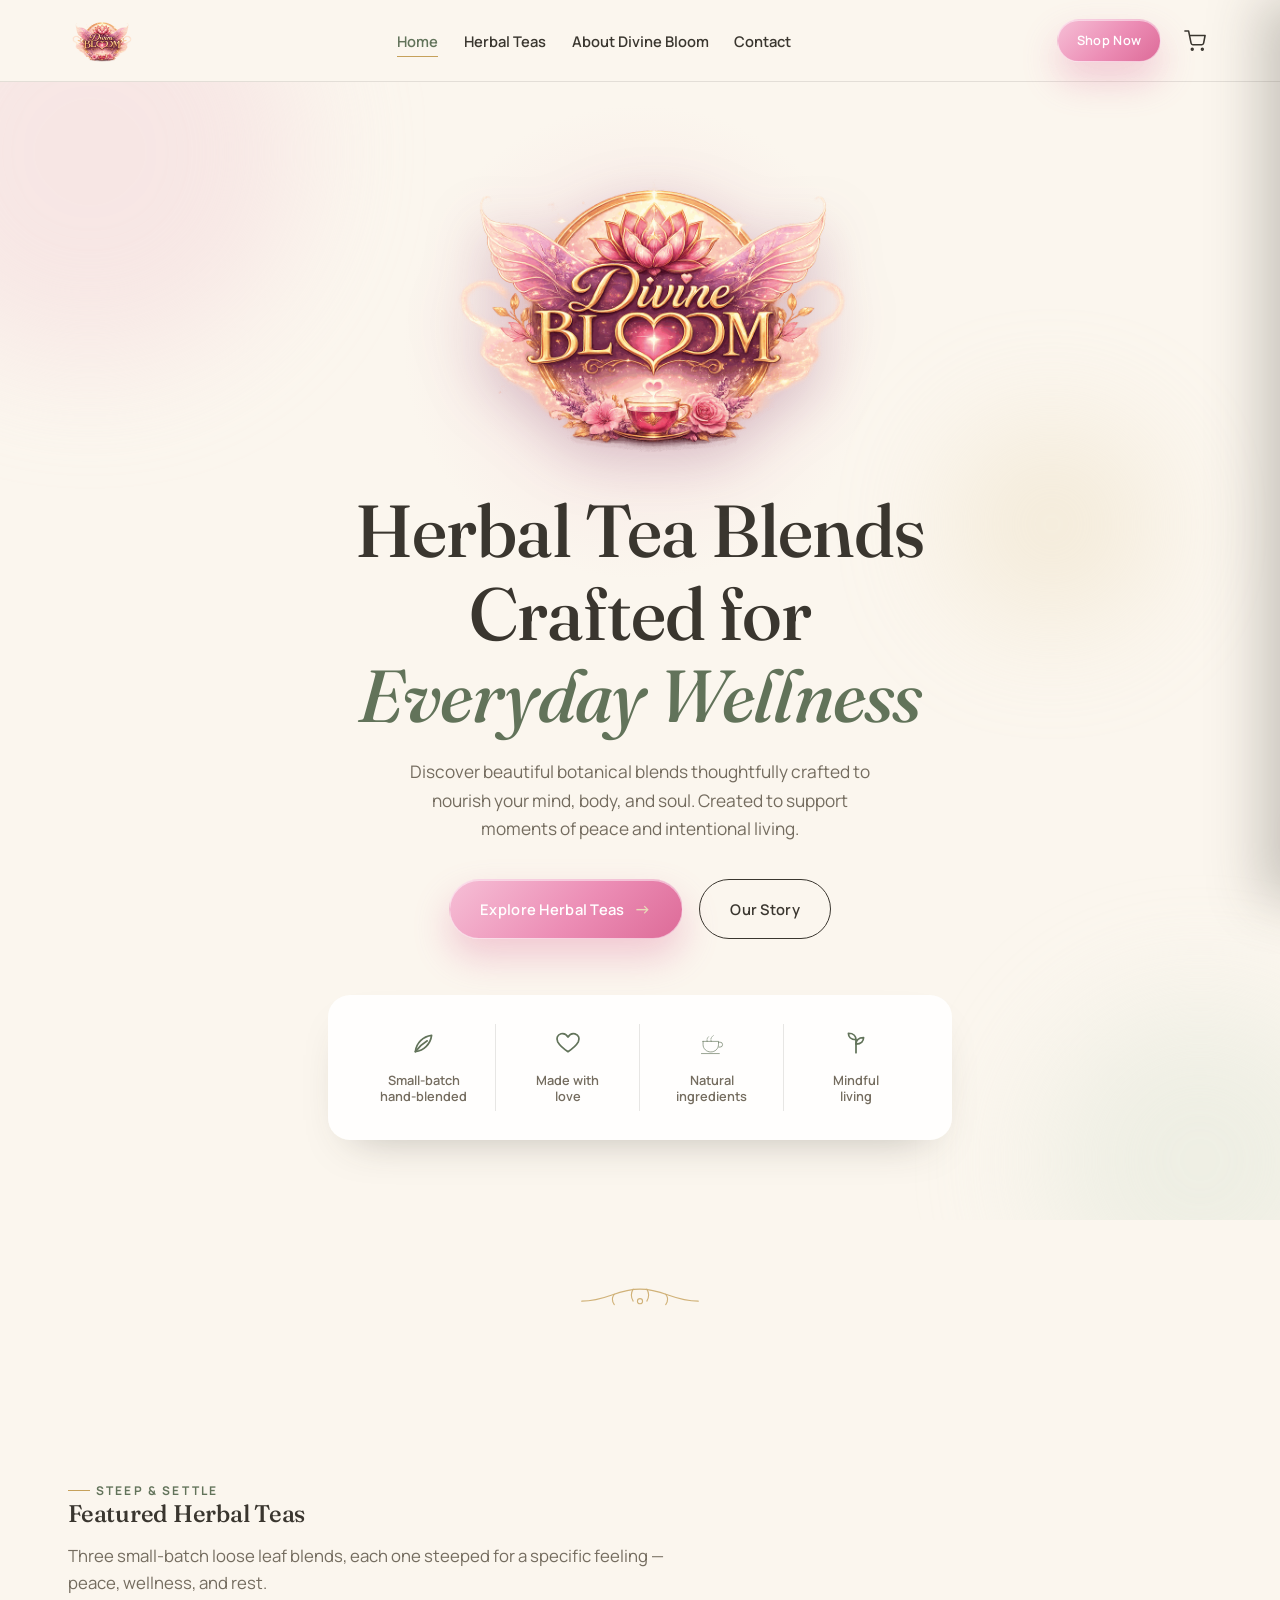
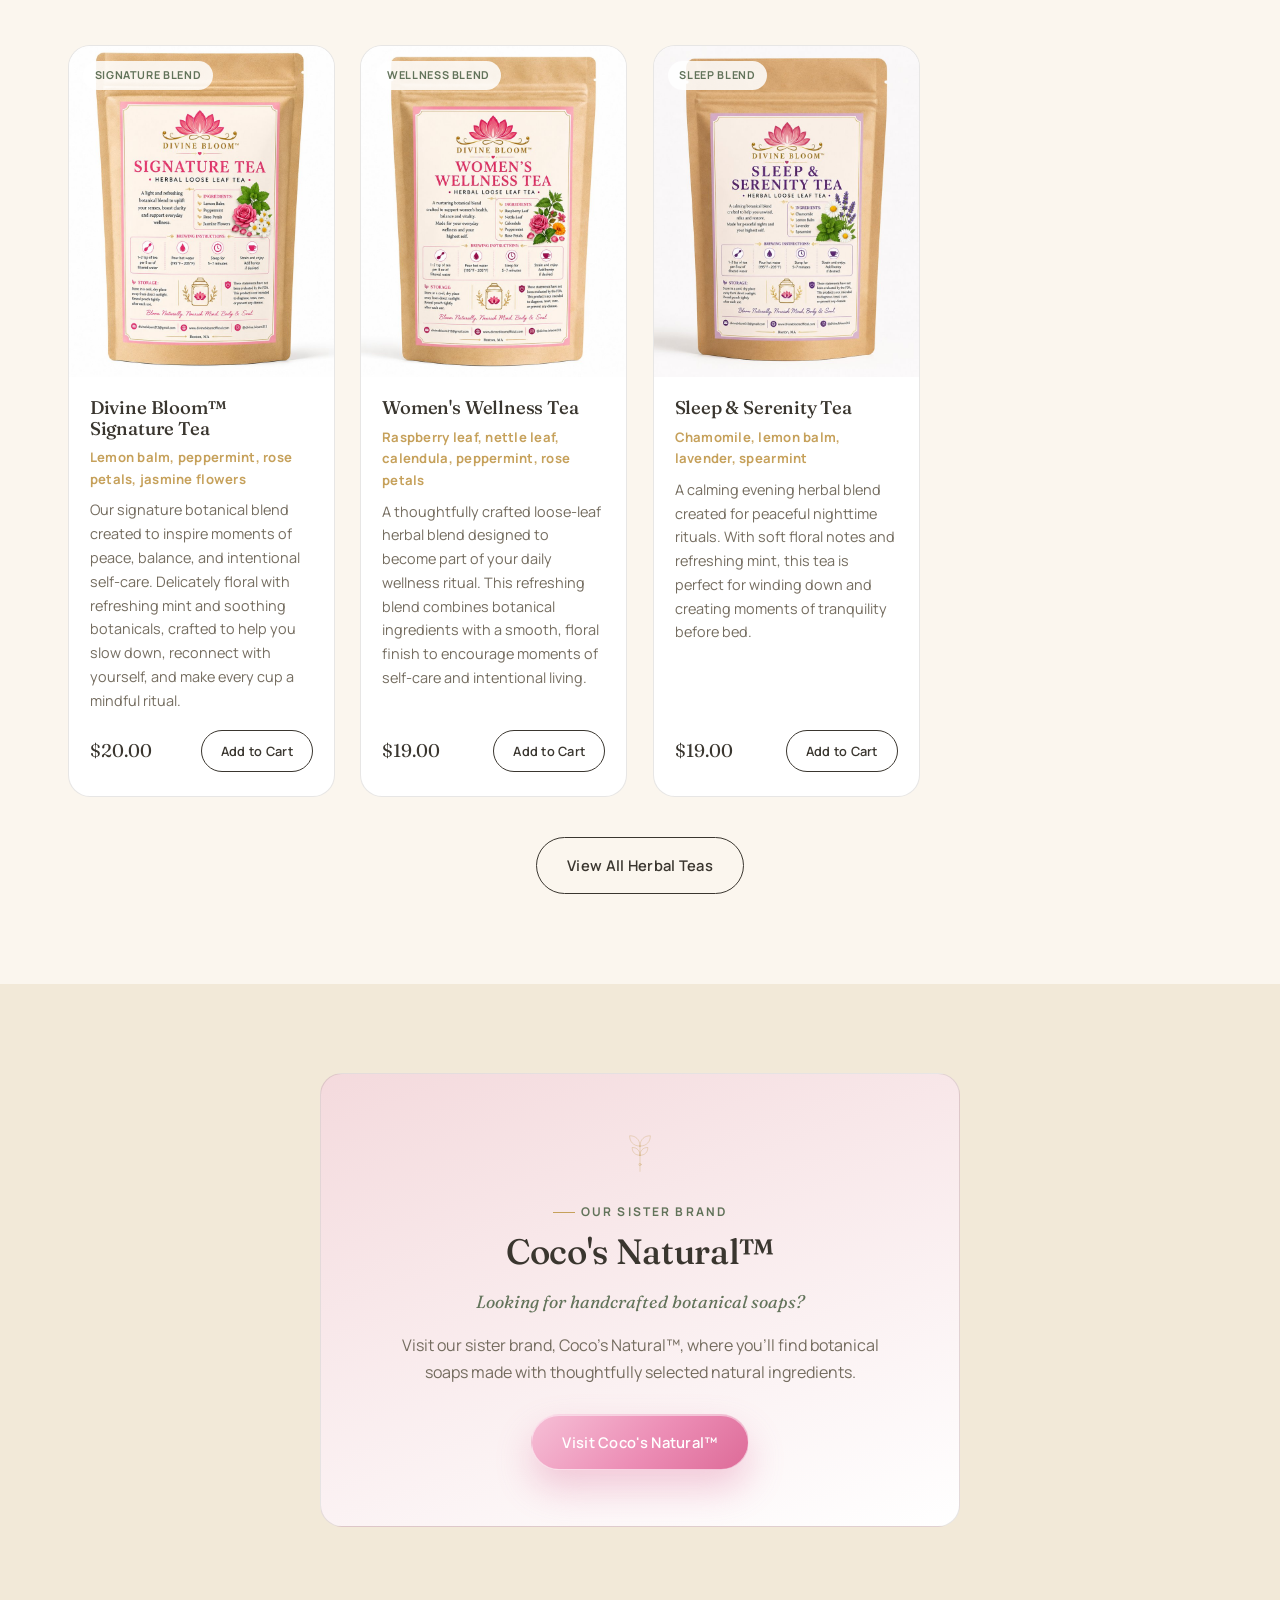
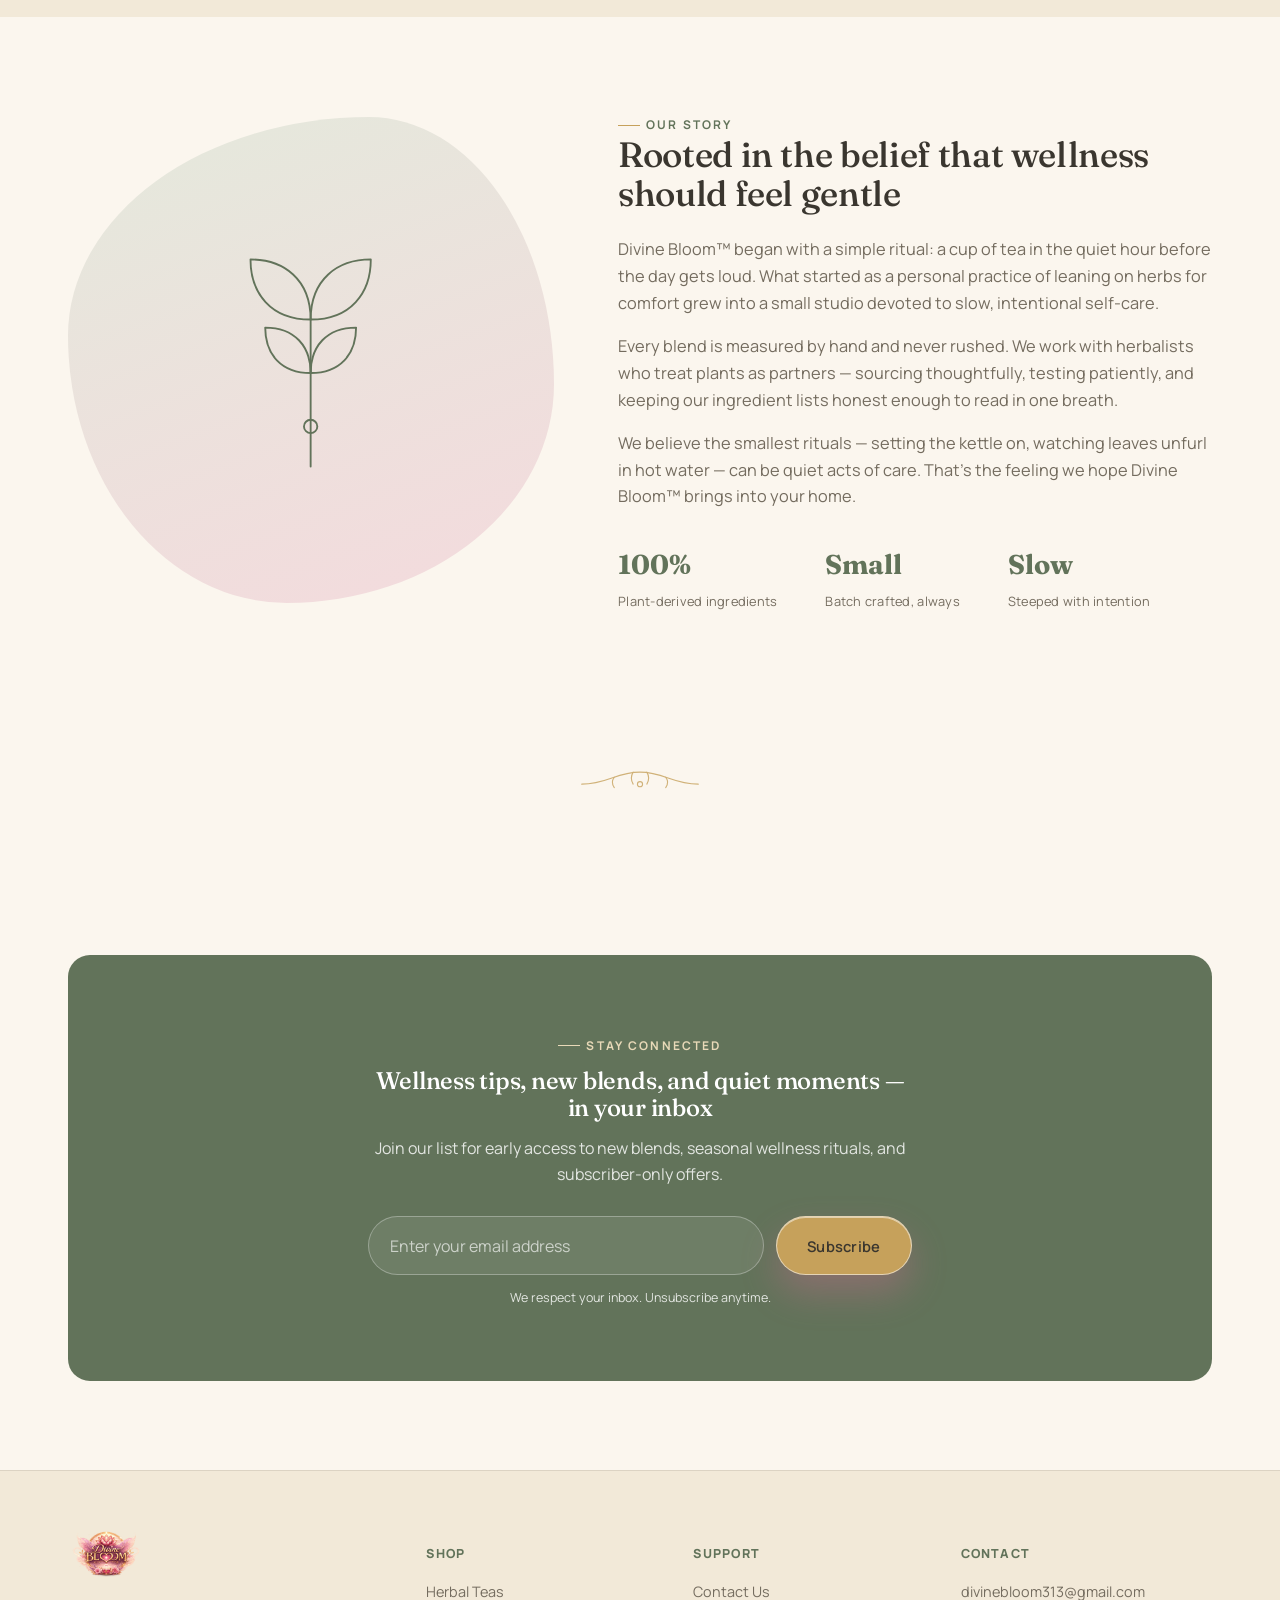
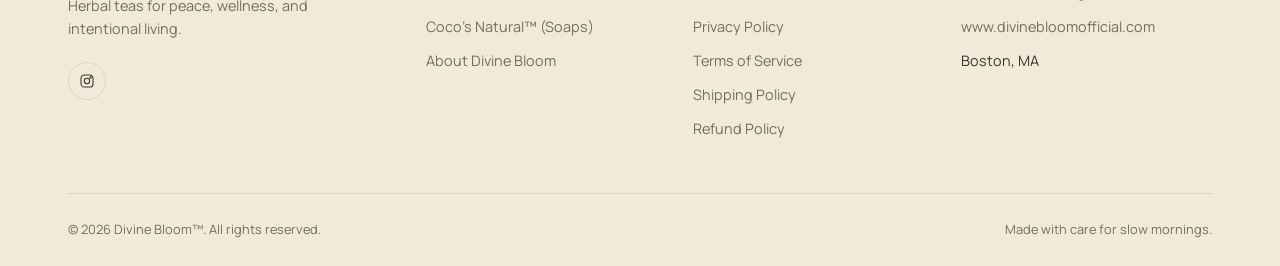
==== index.html @ 3d24059b "Add files via upload" ====
<!DOCTYPE html>
<html lang="en">
<head>
<meta charset="UTF-8">
<meta name="viewport" content="width=device-width, initial-scale=1.0">
<title>Divine Bloom™ | Herbal Teas for Intentional Living</title>
<meta name="description" content="Divine Bloom™ crafts premium herbal teas to support moments of peace, wellness, and intentional living. Shop small-batch loose leaf blends.">
<link rel="canonical" href="/index.html">
<meta property="og:title" content="Divine Bloom™ | Bloom Naturally. Nourish Mind, Body & Soul.">
<meta property="og:description" content="Premium herbal teas thoughtfully created to support moments of peace, wellness, and intentional living.">
<meta property="og:type" content="website">
<link rel="preconnect" href="https://fonts.googleapis.com">
<link rel="preconnect" href="https://fonts.gstatic.com" crossorigin>
<link href="https://fonts.googleapis.com/css2?family=Fraunces:ital,opsz,wght@0,9..144,400;0,9..144,500;0,9..144,600;1,9..144,500&family=Manrope:wght@400;500;600;700;800&display=swap" rel="stylesheet">
<link rel="stylesheet" href="style.css">
</head>
<body>

<header class="site-header">
  <nav class="nav wrap">
    <a href="index.html" class="logo"><img src="divine-bloom-mark.png" alt="Divine Bloom™" class="logo-img"></a>
    <ul class="nav-links">
      <li><a href="index.html" aria-current="page">Home</a></li>
      <li><a href="teas.html">Herbal Teas</a></li>
      <li><a href="about.html">About Divine Bloom</a></li>
      <li><a href="contact.html">Contact</a></li>
    </ul>
    <div class="nav-cta">
      <a href="teas.html" class="btn btn-primary btn-small btn-small-hide">Shop Now</a>
      <button class="cart-toggle" type="button" aria-label="Open cart" data-cart-toggle>
        <svg viewBox="0 0 24 24" fill="none" stroke="currentColor" stroke-width="1.7" stroke-linecap="round" stroke-linejoin="round"><circle cx="9" cy="21" r="1"/><circle cx="20" cy="21" r="1"/><path d="M1 1h4l2.7 13.4a2 2 0 0 0 2 1.6h9.7a2 2 0 0 0 2-1.6L23 6H6"/></svg>
        <span class="cart-count" data-cart-count>0</span>
      </button>
      <button class="nav-toggle" aria-label="Toggle menu" aria-expanded="false">
        <span></span><span></span><span></span>
      </button>
    </div>
  </nav>
</header>

<main>

  <!-- ============ HERO ============ -->
  <section class="hero hero-centered">
    <div class="hero-blobs" aria-hidden="true"><span class="b1"></span><span class="b2"></span><span class="b3"></span></div>
    <div class="wrap">
      <div class="hero-halo" aria-hidden="true"></div>
      <img src="divine-bloom-mark.png" alt="Divine Bloom™" class="hero-logo-img">
      <h1>Herbal Tea Blends<br>Crafted for <em>Everyday Wellness</em></h1>
      <p class="sub">Discover beautiful botanical blends thoughtfully crafted to nourish your mind, body, and soul. Created to support moments of peace and intentional living.</p>
      <div class="hero-actions">
        <a href="teas.html" class="btn btn-primary">Explore Herbal Teas <span aria-hidden="true">&rarr;</span></a>
        <a href="about.html" class="btn btn-secondary">Our Story</a>
      </div>
      <div class="hero-features">
        <div class="hero-feature"><span data-icon="leaf"></span><span>Small-batch<br>hand-blended</span></div>
        <div class="hero-feature"><span data-icon="heart"></span><span>Made with<br>love</span></div>
        <div class="hero-feature"><span data-icon="leaf-teacup"></span><span>Natural<br>ingredients</span></div>
        <div class="hero-feature"><span data-icon="sprig-icon"></span><span>Mindful<br>living</span></div>
      </div>
    </div>
  </section>

  <div class="sprig-divider" aria-hidden="true"></div>

  <!-- ============ FEATURED TEAS ============ -->
  <section class="section" id="teas">
    <div class="wrap">
      <div class="section-head">
        <span class="eyebrow">Steep &amp; Settle</span>
        <h2>Featured Herbal Teas</h2>
        <p class="lede">Three small-batch loose leaf blends, each one steeped for a specific feeling — peace, wellness, and rest.</p>
      </div>
      <div class="product-grid" data-featured="teas">
        <!-- rendered by main.js -->
      </div>
      <div style="text-align:center; margin-top:2.5rem;">
        <a href="teas.html" class="btn btn-secondary">View All Herbal Teas</a>
      </div>
    </div>
  </section>

  <!-- ============ SISTER BRAND: COCO'S NATURAL ============ -->
  <section class="section bg-cream-deep" id="sister-brand">
    <div class="wrap">
      <div class="sister-brand reveal">
        <div class="sister-brand-icon" aria-hidden="true" data-icon="about-botanical"></div>
        <span class="eyebrow" style="justify-content:center;">Our Sister Brand</span>
        <h2>Coco's Natural™</h2>
        <p class="sister-brand-question">Looking for handcrafted botanical soaps?</p>
        <p>Visit our sister brand, Coco's Natural™, where you'll find botanical soaps made with thoughtfully selected natural ingredients.</p>
        <a href="https://cocosnatural.com" target="_blank" rel="noopener" class="btn btn-primary" data-coco-link>Visit Coco's Natural™</a>
      </div>
    </div>
  </section>

  <!-- ============ ABOUT ============ -->
  <section class="section about-section" id="about">
    <div class="wrap">
      <div class="about-visual" aria-hidden="true" data-icon="about-botanical"></div>
      <div class="about-copy reveal">
        <span class="eyebrow">Our Story</span>
        <h2 class="step-h2" style="font-size:var(--step-h2);">Rooted in the belief that wellness should feel gentle</h2>
        <p>Divine Bloom™ began with a simple ritual: a cup of tea in the quiet hour before the day gets loud. What started as a personal practice of leaning on herbs for comfort grew into a small studio devoted to slow, intentional self-care.</p>
        <p>Every blend is measured by hand and never rushed. We work with herbalists who treat plants as partners — sourcing thoughtfully, testing patiently, and keeping our ingredient lists honest enough to read in one breath.</p>
        <p>We believe the smallest rituals — setting the kettle on, watching leaves unfurl in hot water — can be quiet acts of care. That's the feeling we hope Divine Bloom™ brings into your home.</p>
        <div class="about-stats">
          <div><strong>100%</strong><span>Plant-derived ingredients</span></div>
          <div><strong>Small</strong><span>Batch crafted, always</span></div>
          <div><strong>Slow</strong><span>Steeped with intention</span></div>
        </div>
      </div>
    </div>
  </section>

  <div class="sprig-divider" aria-hidden="true"></div>

  <!-- ============ NEWSLETTER ============ -->
  <section class="section">
    <div class="wrap">
      <div class="newsletter reveal">
        <div class="wrap inner">
          <span class="eyebrow">Stay Connected</span>
          <h2>Wellness tips, new blends, and quiet moments — in your inbox</h2>
          <p>Join our list for early access to new blends, seasonal wellness rituals, and subscriber-only offers.</p>
          <form class="newsletter-form" data-newsletter-form>
            <label for="newsletter-email" class="sr-only" style="position:absolute; width:1px; height:1px; overflow:hidden;">Email address</label>
            <input id="newsletter-email" type="email" required placeholder="Enter your email address">
            <button type="submit" class="btn btn-primary">Subscribe</button>
          </form>
          <p class="newsletter-success" role="status"></p>
          <p class="newsletter-note">We respect your inbox. Unsubscribe anytime.</p>
        </div>
      </div>
    </div>
  </section>

</main>

<footer class="site-footer">
  <div class="wrap">
    <div class="footer-grid">
      <div class="footer-brand">
        <a href="index.html" class="logo"><img src="divine-bloom-mark.png" alt="Divine Bloom™" class="logo-img"></a>
        <p>Herbal teas for peace, wellness, and intentional living.</p>
        <div class="footer-social">
          <a href="https://www.instagram.com/divine.bloom313" target="_blank" rel="noopener" aria-label="Divine Bloom on Instagram" data-icon="instagram"></a>
        </div>
      </div>
      <div class="footer-col">
        <h4>Shop</h4>
        <ul>
          <li><a href="teas.html">Herbal Teas</a></li>
          <li><a href="https://cocosnatural.com" target="_blank" rel="noopener" data-coco-link>Coco's Natural™ (Soaps)</a></li>
          <li><a href="about.html">About Divine Bloom</a></li>
        </ul>
      </div>
      <div class="footer-col">
        <h4>Support</h4>
        <ul>
          <li><a href="contact.html">Contact Us</a></li>
          <li><a href="privacy.html">Privacy Policy</a></li>
          <li><a href="terms.html">Terms of Service</a></li>
          <li><a href="shipping.html">Shipping Policy</a></li>
          <li><a href="refunds.html">Refund Policy</a></li>
        </ul>
      </div>
      <div class="footer-col">
        <h4>Contact</h4>
        <ul>
          <li><a href="mailto:divinebloom313@gmail.com">divinebloom313@gmail.com</a></li>
          <li><a href="https://www.divinebloomofficial.com" target="_blank" rel="noopener">www.divinebloomofficial.com</a></li>
          <li>Boston, MA</li>
        </ul>
      </div>
    </div>
    <div class="footer-bottom">
      <span>&copy; <span data-year></span> Divine Bloom™. All rights reserved.</span>
      <span>Made with care for slow mornings.</span>
    </div>
  </div>
</footer>

<div class="cart-overlay" data-cart-overlay></div>
<aside class="cart-drawer" data-cart-drawer aria-hidden="true">
  <div class="cart-drawer-head">
    <h3>Your Cart</h3>
    <button class="cart-close" type="button" data-cart-close aria-label="Close cart">&times;</button>
  </div>
  <div class="cart-items" data-cart-items></div>
  <div class="cart-footer" data-cart-footer>
    <div class="cart-subtotal"><span>Subtotal</span><span data-cart-subtotal>$0.00</span></div>
    <button class="btn btn-primary cart-checkout-btn" type="button" data-cart-checkout>Checkout</button>
    <p class="cart-note">Shipping &amp; taxes calculated at checkout.</p>
  </div>
</aside>

<script src="main.js"></script>
</body>
</html>
---- style.css ----
/* =========================================================
   Divine Bloom — Design Tokens
   ========================================================= */
:root {
  /* Color */
  --cream:        #FBF6EE;
  --cream-deep:   #F2E9D8;
  --blush:        #F4DADD;
  --blush-deep:   #E7B8BE;
  --sage:         #8FA37E;
  --sage-deep:    #62735A;
  --sage-pale:    #E4E9DC;
  --white:        #FFFFFF;
  --gold:         #C6A15B;
  --gold-soft:    #E8D9B8;
  --ink:          #3A362F;
  --ink-soft:     #746C5F;
  --line:         rgba(58, 54, 47, 0.12);

  /* Type */
  --font-display: "Fraunces", "Iowan Old Style", serif;
  --font-body: "Manrope", -apple-system, BlinkMacSystemFont, sans-serif;

  /* Scale */
  --step-hero: clamp(2.6rem, 5vw + 1rem, 4.6rem);
  --step-h1: clamp(2.1rem, 3vw + 1rem, 3rem);
  --step-h2: clamp(1.6rem, 2vw + 1rem, 2.2rem);
  --step-h3: clamp(1.15rem, 1vw + 1rem, 1.4rem);
  --step-body: 1rem;
  --step-small: 0.875rem;

  /* Layout */
  --max-width: 1240px;
  --radius-organic: 62% 38% 55% 45% / 45% 55% 45% 55%;
  --radius-soft: 22px;
  --radius-pill: 999px;
  --shadow-soft: 0 20px 45px -25px rgba(58, 54, 47, 0.35);
  --ease: cubic-bezier(0.22, 1, 0.36, 1);
}

/* =========================================================
   Reset
   ========================================================= */
*, *::before, *::after { box-sizing: border-box; }
html { scroll-behavior: smooth; }
@media (prefers-reduced-motion: reduce) {
  html { scroll-behavior: auto; }
  *, *::before, *::after { animation-duration: 0.01ms !important; animation-iteration-count: 1 !important; transition-duration: 0.01ms !important; }
}

body, h1, h2, h3, p, figure, blockquote { margin: 0; }
ul { list-style: none; margin: 0; padding: 0; }
img { max-width: 100%; display: block; }
a { color: inherit; text-decoration: none; }
button { font: inherit; cursor: pointer; }
input, textarea { font: inherit; }

body {
  font-family: var(--font-body);
  color: var(--ink);
  background: var(--cream);
  font-size: var(--step-body);
  line-height: 1.65;
  -webkit-font-smoothing: antialiased;
}

h1, h2, h3, .display {
  font-family: var(--font-display);
  font-weight: 500;
  line-height: 1.12;
  letter-spacing: -0.01em;
  color: var(--ink);
}

.eyebrow {
  display: inline-flex;
  align-items: center;
  gap: 0.5em;
  font-family: var(--font-body);
  font-size: 0.75rem;
  font-weight: 700;
  letter-spacing: 0.18em;
  text-transform: uppercase;
  color: var(--sage-deep);
}

.eyebrow::before {
  content: "";
  width: 22px;
  height: 1px;
  background: var(--gold);
}

a:focus-visible,
button:focus-visible,
input:focus-visible,
textarea:focus-visible {
  outline: 2px solid var(--sage-deep);
  outline-offset: 3px;
  border-radius: 4px;
}

/* =========================================================
   Layout helpers
   ========================================================= */
.wrap {
  max-width: var(--max-width);
  margin-inline: auto;
  padding-inline: clamp(1.25rem, 4vw, 3rem);
}

.section {
  padding-block: clamp(3.5rem, 7vw, 6.5rem);
}

.section-head {
  max-width: 640px;
  margin-bottom: clamp(2rem, 4vw, 3rem);
}

.section-head p.lede {
  margin-top: 0.9rem;
  color: var(--ink-soft);
  font-size: 1.05rem;
}

.section-head.center { margin-inline: auto; text-align: center; }

/* Botanical divider — signature element */
.sprig-divider {
  display: flex;
  justify-content: center;
  margin-block: clamp(2.5rem, 5vw, 4rem);
  color: var(--gold);
  opacity: 0.8;
}
.sprig-divider svg { width: 120px; height: auto; }

/* =========================================================
   Buttons
   ========================================================= */
.btn {
  display: inline-flex;
  align-items: center;
  gap: 0.6rem;
  padding: 0.95rem 1.9rem;
  border-radius: var(--radius-pill);
  font-size: 0.92rem;
  font-weight: 600;
  letter-spacing: 0.02em;
  border: 1px solid transparent;
  transition: transform 0.35s var(--ease), background 0.35s var(--ease), color 0.35s var(--ease), border-color 0.35s var(--ease), box-shadow 0.35s var(--ease);
  white-space: nowrap;
}
.btn:hover { transform: translateY(-2px); }

.btn-primary {
  background: linear-gradient(135deg, #F6BFD6 0%, #EC8DB5 55%, #DD6B98 100%);
  color: var(--white);
  border-color: rgba(255,255,255,0.55);
  box-shadow: 0 18px 36px rgba(221, 107, 152, 0.32), inset 0 1px 0 rgba(255,255,255,0.5);
}
.btn-primary:hover {
  background: linear-gradient(135deg, #F9CEE0 0%, #F19ABD 55%, #E46E9F 100%);
  box-shadow: 0 20px 42px rgba(221, 107, 152, 0.4), inset 0 1px 0 rgba(255,255,255,0.5);
}
.btn-primary span[aria-hidden="true"] { color: var(--gold-soft); font-size: 1.15em; }

.btn-secondary {
  background: transparent;
  color: var(--ink);
  border-color: var(--ink);
}
.btn-secondary:hover { background: var(--ink); color: var(--white); }

.btn-outline-light {
  background: rgba(255,255,255,0.65);
  color: var(--ink);
  border-color: rgba(58,54,47,0.25);
  backdrop-filter: blur(6px);
}
.btn-outline-light:hover { background: var(--white); }

.btn-small {
  padding: 0.6rem 1.2rem;
  font-size: 0.8rem;
}

/* =========================================================
   Header / Nav
   ========================================================= */
.site-header {
  position: sticky;
  top: 0;
  z-index: 50;
  background: rgba(251, 246, 238, 0.88);
  backdrop-filter: blur(10px);
  border-bottom: 1px solid var(--line);
}

.nav {
  display: flex;
  align-items: center;
  justify-content: space-between;
  padding-block: 1.1rem;
}

.logo {
  display: flex;
  align-items: center;
}
.logo-img {
  height: 46px;
  width: auto;
  display: block;
}
.footer-brand .logo-img { height: 52px; }

.nav-links {
  display: flex;
  align-items: center;
  gap: clamp(1.2rem, 2vw, 2.4rem);
}

.nav-links a {
  font-size: 0.92rem;
  font-weight: 600;
  color: var(--ink);
  position: relative;
  padding-block: 0.3rem;
}
.nav-links a::after {
  content: "";
  position: absolute;
  left: 0; right: 0; bottom: -2px;
  height: 1px;
  background: var(--gold);
  transform: scaleX(0);
  transform-origin: left;
  transition: transform 0.3s var(--ease);
}
.nav-links a:hover::after,
.nav-links a[aria-current="page"]::after { transform: scaleX(1); }
.nav-links a[aria-current="page"] { color: var(--sage-deep); }

.nav-cta { display: flex; align-items: center; gap: 1rem; }

/* =========================================================
   Cart
   ========================================================= */
.cart-toggle {
  position: relative;
  background: none;
  border: none;
  padding: 0.4rem;
  color: var(--ink);
  display: grid;
  place-items: center;
}
.cart-toggle svg { width: 22px; height: 22px; }
.cart-count {
  position: absolute;
  top: -2px; right: -2px;
  background: var(--sage-deep);
  color: var(--white);
  font-size: 0.65rem;
  font-weight: 700;
  min-width: 17px;
  height: 17px;
  border-radius: 999px;
  display: grid;
  place-items: center;
  padding: 0 3px;
}
.cart-count[data-empty="true"] { display: none; }

.cart-overlay {
  position: fixed;
  inset: 0;
  background: rgba(58,54,47,0.4);
  z-index: 90;
  opacity: 0;
  pointer-events: none;
  transition: opacity 0.3s var(--ease);
}
.cart-overlay.is-open { opacity: 1; pointer-events: auto; }

.cart-drawer {
  position: fixed;
  top: 0; right: 0;
  bottom: 0;
  width: min(400px, 92vw);
  background: var(--cream);
  z-index: 91;
  display: flex;
  flex-direction: column;
  transform: translateX(100%);
  transition: transform 0.35s var(--ease);
  box-shadow: -20px 0 50px rgba(58,54,47,0.25);
}
.cart-drawer.is-open { transform: translateX(0); }

.cart-drawer-head {
  display: flex;
  align-items: center;
  justify-content: space-between;
  padding: 1.4rem 1.5rem;
  border-bottom: 1px solid var(--line);
}
.cart-drawer-head h3 { font-size: 1.2rem; }
.cart-close {
  background: none;
  border: none;
  font-size: 1.6rem;
  line-height: 1;
  color: var(--ink-soft);
  cursor: pointer;
}

.cart-items {
  flex: 1;
  overflow-y: auto;
  padding: 1rem 1.5rem;
}
.cart-empty {
  color: var(--ink-soft);
  font-size: 0.9rem;
  text-align: center;
  padding: 2.5rem 1rem;
}

.cart-item {
  display: flex;
  gap: 0.9rem;
  padding: 1rem 0;
  border-bottom: 1px solid var(--line);
}
.cart-item-media {
  width: 56px;
  height: 56px;
  border-radius: 12px;
  background: var(--sage-pale);
  display: grid;
  place-items: center;
  flex-shrink: 0;
  overflow: hidden;
}
.cart-item-media img { width: 100%; height: 100%; object-fit: cover; }
.cart-item-media svg { width: 26px; height: 26px; color: var(--sage-deep); }
.cart-item-body { flex: 1; min-width: 0; }
.cart-item-body h4 { font-size: 0.92rem; }
.cart-item-price { font-size: 0.85rem; color: var(--ink-soft); margin-top: 0.2rem; }
.cart-item-controls {
  display: flex;
  align-items: center;
  gap: 0.6rem;
  margin-top: 0.5rem;
}
.cart-qty-btn {
  width: 24px; height: 24px;
  border-radius: 50%;
  border: 1px solid var(--line);
  background: var(--white);
  font-size: 0.9rem;
  line-height: 1;
  cursor: pointer;
  display: grid;
  place-items: center;
}
.cart-item-remove {
  background: none;
  border: none;
  font-size: 0.78rem;
  color: var(--ink-soft);
  text-decoration: underline;
  cursor: pointer;
  margin-left: auto;
}

.cart-footer {
  padding: 1.3rem 1.5rem 1.6rem;
  border-top: 1px solid var(--line);
}
.cart-subtotal {
  display: flex;
  justify-content: space-between;
  font-weight: 700;
  margin-bottom: 1rem;
}
.cart-checkout-btn { width: 100%; justify-content: center; }
.cart-note {
  font-size: 0.76rem;
  color: var(--ink-soft);
  text-align: center;
  margin-top: 0.7rem;
}
.cart-checkout-message {
  background: var(--sage-pale);
  border-radius: 12px;
  padding: 1rem;
  font-size: 0.85rem;
  color: var(--ink);
  margin-bottom: 1rem;
  line-height: 1.5;
}
.cart-checkout-message a { color: var(--sage-deep); font-weight: 700; }

.nav-toggle {
  display: none;
  background: none;
  border: none;
  padding: 0.4rem;
}
.nav-toggle span {
  display: block;
  width: 24px;
  height: 2px;
  background: var(--ink);
  margin: 5px 0;
  transition: transform 0.3s var(--ease), opacity 0.3s var(--ease);
}
.nav-toggle[aria-expanded="true"] span:nth-child(1) { transform: translateY(7px) rotate(45deg); }
.nav-toggle[aria-expanded="true"] span:nth-child(2) { opacity: 0; }
.nav-toggle[aria-expanded="true"] span:nth-child(3) { transform: translateY(-7px) rotate(-45deg); }

@media (max-width: 860px) {
  .nav-toggle { display: block; }
  .nav-links {
    position: absolute;
    top: 100%; left: 0; right: 0;
    flex-direction: column;
    align-items: flex-start;
    background: var(--cream);
    border-bottom: 1px solid var(--line);
    padding: 1.5rem clamp(1.25rem, 4vw, 3rem) 2rem;
    gap: 1.1rem;
    transform: translateY(-8px);
    opacity: 0;
    pointer-events: none;
    transition: transform 0.3s var(--ease), opacity 0.3s var(--ease);
  }
  .nav-links.is-open {
    transform: translateY(0);
    opacity: 1;
    pointer-events: auto;
  }
  .nav-cta .btn-small-hide { display: none; }
}

/* =========================================================
   Hero
   ========================================================= */
.hero {
  position: relative;
  overflow: hidden;
  padding-block: clamp(3rem, 8vw, 5rem);
}

.hero-blobs {
  position: absolute;
  inset: 0;
  z-index: 0;
  pointer-events: none;
}
.hero-blobs span {
  position: absolute;
  border-radius: 50%;
  filter: blur(60px);
  opacity: 0.55;
}
.hero-blobs .b1 { width: 420px; height: 420px; background: var(--blush); top: -140px; left: -120px; }
.hero-blobs .b2 { width: 320px; height: 320px; background: var(--sage-pale); bottom: -100px; right: -80px; }
.hero-blobs .b3 { width: 200px; height: 200px; background: var(--gold-soft); top: 30%; right: 10%; opacity: 0.4; }

.hero .wrap {
  position: relative;
  z-index: 1;
  display: grid;
  grid-template-columns: 1.05fr 0.95fr;
  gap: clamp(2rem, 5vw, 4rem);
  align-items: center;
}

.hero-copy .eyebrow { margin-bottom: 1.2rem; }
.hero-copy h1 { font-size: var(--step-hero); }
.hero-copy h1 em { color: var(--sage-deep); font-style: italic; }
.hero-copy p.sub {
  margin-top: 1.4rem;
  max-width: 480px;
  font-size: 1.08rem;
  color: var(--ink-soft);
}
.hero-actions {
  margin-top: 2.2rem;
  display: flex;
  flex-wrap: wrap;
  gap: 1rem;
}

.hero-visual {
  position: relative;
  aspect-ratio: 1 / 1.05;
  display: grid;
  place-items: center;
}
.hero-visual .bloom-shape {
  position: absolute;
  inset: 6%;
  background: linear-gradient(160deg, var(--blush) 0%, var(--cream-deep) 55%, var(--sage-pale) 100%);
  border-radius: var(--radius-organic);
  box-shadow: var(--shadow-soft);
  animation: morph 14s var(--ease) infinite alternate;
}
@keyframes morph {
  0%   { border-radius: 62% 38% 55% 45% / 45% 55% 45% 55%; }
  50%  { border-radius: 45% 55% 40% 60% / 55% 40% 60% 40%; }
  100% { border-radius: 58% 42% 48% 52% / 40% 58% 42% 60%; }
}
.hero-visual svg.botanical {
  position: relative;
  width: 62%;
  height: auto;
  color: var(--sage-deep);
}
.hero-visual .badge {
  position: absolute;
  bottom: 4%;
  left: 0;
  background: var(--white);
  border-radius: var(--radius-pill);
  padding: 0.7rem 1.2rem;
  box-shadow: var(--shadow-soft);
  display: flex;
  align-items: center;
  gap: 0.6rem;
  font-size: 0.82rem;
  font-weight: 700;
}
.hero-visual .badge .dot {
  width: 8px; height: 8px; border-radius: 50%;
  background: var(--gold);
}

@media (max-width: 900px) {
  .hero .wrap { grid-template-columns: 1fr; }
  .hero-visual { order: -1; max-width: 380px; margin-inline: auto; }
}

/* =========================================================
   Centered hero (lotus-branded homepage hero)
   ========================================================= */
.hero.hero-centered .wrap {
  display: block;
  max-width: 720px;
  text-align: center;
  position: relative;
}

.hero-halo {
  position: absolute;
  top: -60px;
  left: 50%;
  transform: translateX(-50%);
  width: 480px;
  height: 480px;
  background: radial-gradient(circle, rgba(244,218,221,0.68) 0%, rgba(244,218,221,0) 70%);
  border-radius: 50%;
  z-index: -1;
  pointer-events: none;
}

.hero-logo-img {
  width: clamp(260px, 34vw, 420px);
  height: auto;
  margin: 0 auto 1.6rem;
  display: block;
  filter: drop-shadow(0 16px 28px rgba(120, 40, 90, 0.25));
}

.hero-centered h1 { font-size: var(--step-hero); }
.hero-centered h1 em { color: var(--sage-deep); font-style: italic; }
.hero-centered p.sub {
  margin: 1.3rem auto 0;
  max-width: 480px;
  font-size: 1.08rem;
  color: var(--ink-soft);
}
.hero-centered .hero-actions {
  margin-top: 2.2rem;
  display: flex;
  flex-wrap: wrap;
  justify-content: center;
  gap: 1rem;
}

.hero-features {
  margin-top: clamp(2.5rem, 5vw, 3.5rem);
  background: rgba(255,255,255,0.85);
  backdrop-filter: blur(10px);
  border-radius: var(--radius-soft);
  box-shadow: var(--shadow-soft);
  padding: clamp(1.3rem, 3vw, 1.8rem) clamp(0.5rem, 3vw, 1.5rem);
  display: grid;
  grid-template-columns: repeat(4, 1fr);
}
.hero-feature {
  display: flex;
  flex-direction: column;
  align-items: center;
  gap: 0.5rem;
  padding: 0.4rem 0.6rem;
  border-right: 1px solid var(--line);
}
.hero-feature:last-child { border-right: none; }
.hero-feature svg {
  width: 26px;
  height: 26px;
  color: var(--sage-deep);
}
.hero-feature span:last-child {
  font-size: 0.8rem;
  font-weight: 600;
  color: var(--ink-soft);
  line-height: 1.3;
}
@media (max-width: 560px) {
  .hero-features { grid-template-columns: repeat(2, 1fr); }
  .hero-feature:nth-child(odd) { border-right: 1px solid var(--line); }
  .hero-feature:nth-child(2) { border-right: none; }
  .hero-feature:nth-child(1), .hero-feature:nth-child(2) { padding-bottom: 1rem; border-bottom: 1px solid var(--line); }
}

/* =========================================================
   Product Cards / Grids
   ========================================================= */
.product-grid {
  display: grid;
  grid-template-columns: repeat(4, 1fr);
  gap: clamp(1.2rem, 2vw, 1.8rem);
}
@media (max-width: 980px) { .product-grid { grid-template-columns: repeat(2, 1fr); } }
@media (max-width: 560px) { .product-grid { grid-template-columns: 1fr; } }

.product-card {
  background: var(--white);
  border-radius: var(--radius-soft);
  overflow: hidden;
  border: 1px solid var(--line);
  display: flex;
  flex-direction: column;
  transition: transform 0.4s var(--ease), box-shadow 0.4s var(--ease);
}
.product-card:hover { transform: translateY(-6px); box-shadow: var(--shadow-soft); }

.product-media {
  aspect-ratio: 4 / 3.2;
  display: grid;
  place-items: center;
  position: relative;
}
.product-media.teas { background: linear-gradient(160deg, var(--sage-pale), var(--cream)); }
.product-media svg { width: 46%; height: auto; color: var(--sage-deep); }
.product-media.has-photo {
  aspect-ratio: 4 / 5;
  overflow: hidden;
}
.product-media.has-photo img {
  width: 100%;
  height: 100%;
  object-fit: cover;
  display: block;
}
.product-media .tag {
  position: absolute;
  top: 0.9rem; left: 0.9rem;
  background: rgba(255,255,255,0.85);
  font-size: 0.68rem;
  font-weight: 700;
  letter-spacing: 0.06em;
  text-transform: uppercase;
  padding: 0.35rem 0.7rem;
  border-radius: var(--radius-pill);
  color: var(--sage-deep);
  z-index: 1;
}

/* =========================================================
   Sister brand callout (Coco's Natural™)
   ========================================================= */
.sister-brand {
  max-width: 640px;
  margin-inline: auto;
  text-align: center;
  background: linear-gradient(160deg, var(--blush), var(--white));
  border: 1px solid var(--line);
  border-radius: var(--radius-soft);
  padding: clamp(2.4rem, 5vw, 3.5rem) clamp(1.5rem, 4vw, 3rem);
}
.sister-brand-icon {
  width: 46px;
  height: 46px;
  margin-inline: auto;
  margin-bottom: 1.1rem;
  color: var(--gold);
}
.sister-brand h2 { font-size: var(--step-h2); margin-top: 0.6rem; }
.sister-brand p {
  margin-top: 1rem;
  color: var(--ink-soft);
  max-width: 500px;
  margin-inline: auto;
}
.sister-brand p.sister-brand-question {
  font-family: var(--font-display);
  font-style: italic;
  font-size: 1.1rem;
  color: var(--sage-deep);
  max-width: 100%;
}
.sister-brand .btn { margin-top: 1.8rem; }

.product-body {
  padding: 1.3rem 1.3rem 1.5rem;
  display: flex;
  flex-direction: column;
  gap: 0.5rem;
  flex-grow: 1;
}
.product-body h3 { font-size: 1.15rem; }
.product-body .ingredients {
  font-size: 0.82rem;
  color: var(--gold);
  font-weight: 700;
  letter-spacing: 0.02em;
}
.product-body p.desc {
  font-size: 0.9rem;
  color: var(--ink-soft);
  flex-grow: 1;
}
.product-footer {
  margin-top: 0.6rem;
  display: flex;
  align-items: center;
  justify-content: space-between;
}
.price { font-family: var(--font-display); font-size: 1.15rem; }

/* =========================================================
   About section
   ========================================================= */
.about-section .wrap {
  display: grid;
  grid-template-columns: 0.9fr 1.1fr;
  gap: clamp(2rem, 5vw, 4rem);
  align-items: center;
}
.about-visual {
  position: relative;
  aspect-ratio: 1/1;
  border-radius: var(--radius-organic);
  background: linear-gradient(160deg, var(--sage-pale), var(--blush));
  display: grid;
  place-items: center;
}
.about-visual svg { width: 55%; color: var(--sage-deep); }

.about-copy p { margin-top: 1rem; color: var(--ink-soft); font-size: 1.02rem; }
.about-copy p:first-of-type { margin-top: 1.4rem; }
.about-stats {
  display: flex;
  gap: clamp(1.5rem, 4vw, 3rem);
  margin-top: 2rem;
  flex-wrap: wrap;
}
.about-stats div strong {
  display: block;
  font-family: var(--font-display);
  font-size: 1.7rem;
  color: var(--sage-deep);
}
.about-stats div span {
  font-size: 0.8rem;
  color: var(--ink-soft);
  letter-spacing: 0.02em;
}

@media (max-width: 860px) {
  .about-section .wrap { grid-template-columns: 1fr; }
  .about-visual { max-width: 340px; margin-inline: auto; }
}

/* =========================================================
   Newsletter
   ========================================================= */
.newsletter {
  background: var(--sage-deep);
  color: var(--white);
  border-radius: var(--radius-soft);
  overflow: hidden;
  position: relative;
}
.newsletter .wrap.inner {
  padding-block: clamp(3rem, 6vw, 4.5rem);
  max-width: 640px;
  margin-inline: auto;
  text-align: center;
  position: relative;
  z-index: 1;
}
.newsletter .eyebrow { color: var(--gold-soft); }
.newsletter .eyebrow::before { background: var(--gold-soft); }
.newsletter h2 { color: var(--white); margin-top: 0.8rem; }
.newsletter p { color: rgba(255,255,255,0.82); margin-top: 0.8rem; }

.newsletter-form {
  margin-top: 1.8rem;
  display: flex;
  gap: 0.7rem;
  flex-wrap: wrap;
  justify-content: center;
}
.newsletter-form input[type="email"] {
  flex: 1 1 260px;
  padding: 0.95rem 1.3rem;
  border-radius: var(--radius-pill);
  border: 1px solid rgba(255,255,255,0.3);
  background: rgba(255,255,255,0.08);
  color: var(--white);
}
.newsletter-form input::placeholder { color: rgba(255,255,255,0.65); }
.newsletter-form .btn-primary { background: var(--gold); color: var(--ink); }
.newsletter-form .btn-primary:hover { background: var(--gold-soft); }

.newsletter-note {
  margin-top: 1rem;
  font-size: 0.78rem;
  color: rgba(255,255,255,0.65);
}
.newsletter-success {
  margin-top: 1.2rem;
  font-size: 0.9rem;
  font-weight: 700;
  color: var(--gold-soft);
  display: none;
}
.newsletter-success.show { display: block; }

/* =========================================================
   Footer
   ========================================================= */
.site-footer {
  border-top: 1px solid var(--line);
  padding-block: clamp(2.5rem, 5vw, 3.5rem) 1.6rem;
  background: var(--cream-deep);
}
.footer-grid {
  display: grid;
  grid-template-columns: 1.4fr 1fr 1fr 1.1fr;
  gap: 2.4rem;
}
@media (max-width: 780px) {
  .footer-grid { grid-template-columns: 1fr 1fr; }
}
@media (max-width: 480px) {
  .footer-grid { grid-template-columns: 1fr; }
}
.footer-brand .logo { margin-bottom: 0.9rem; }
.footer-brand p { color: var(--ink-soft); font-size: 0.9rem; max-width: 280px; }

.footer-social {
  display: flex;
  gap: 0.7rem;
  margin-top: 1.3rem;
}
.footer-social a {
  width: 38px; height: 38px;
  border-radius: 50%;
  border: 1px solid var(--line);
  display: grid;
  place-items: center;
  transition: background 0.3s var(--ease), color 0.3s var(--ease), border-color 0.3s var(--ease);
}
.footer-social a:hover { background: var(--sage-deep); color: var(--white); border-color: var(--sage-deep); }
.footer-social svg { width: 16px; height: 16px; }

.footer-col h4 {
  font-family: var(--font-body);
  font-size: 0.78rem;
  font-weight: 800;
  letter-spacing: 0.1em;
  text-transform: uppercase;
  color: var(--sage-deep);
  margin-bottom: 1rem;
}
.footer-col li { margin-bottom: 0.65rem; font-size: 0.9rem; }
.footer-col a { color: var(--ink-soft); transition: color 0.25s var(--ease); }
.footer-col a:hover { color: var(--ink); }

.footer-bottom {
  margin-top: 2.6rem;
  padding-top: 1.6rem;
  border-top: 1px solid var(--line);
  display: flex;
  justify-content: space-between;
  align-items: center;
  flex-wrap: wrap;
  gap: 0.8rem;
  font-size: 0.8rem;
  color: var(--ink-soft);
}
.footer-bottom a { color: var(--ink-soft); }
.footer-bottom a:hover { color: var(--ink); }

/* =========================================================
   Reveal-on-scroll (respects reduced motion)
   ========================================================= */
.reveal {
  opacity: 0;
  transform: translateY(18px);
  transition: opacity 0.7s var(--ease), transform 0.7s var(--ease);
}
.reveal.is-visible { opacity: 1; transform: translateY(0); }
@media (prefers-reduced-motion: reduce) {
  .reveal { opacity: 1; transform: none; }
}

/* =========================================================
   Page hero (interior pages)
   ========================================================= */
.page-hero {
  padding-block: clamp(3rem, 6vw, 4.5rem) clamp(2rem, 4vw, 3rem);
  text-align: center;
  position: relative;
  overflow: hidden;
}
.page-hero .wrap { position: relative; z-index: 1; max-width: 700px; }
.page-hero p { margin-top: 1rem; color: var(--ink-soft); font-size: 1.05rem; }

/* =========================================================
   Filters (shop pages)
   ========================================================= */
.filter-bar {
  display: flex;
  gap: 0.7rem;
  flex-wrap: wrap;
  margin-bottom: 2.2rem;
}
.filter-btn {
  padding: 0.55rem 1.1rem;
  border-radius: var(--radius-pill);
  border: 1px solid var(--line);
  background: var(--white);
  font-size: 0.85rem;
  font-weight: 600;
  color: var(--ink-soft);
  transition: all 0.25s var(--ease);
}
.filter-btn.is-active,
.filter-btn:hover { background: var(--sage-deep); color: var(--white); border-color: var(--sage-deep); }

/* =========================================================
   Contact page
   ========================================================= */
.contact-grid {
  display: grid;
  grid-template-columns: 1fr 1fr;
  gap: clamp(2rem, 5vw, 4rem);
}
@media (max-width: 860px) { .contact-grid { grid-template-columns: 1fr; } }

.contact-form {
  display: flex;
  flex-direction: column;
  gap: 1.1rem;
}
.field label {
  display: block;
  font-size: 0.82rem;
  font-weight: 700;
  margin-bottom: 0.45rem;
  color: var(--ink);
}
.field input, .field textarea {
  width: 100%;
  padding: 0.85rem 1.05rem;
  border-radius: 12px;
  border: 1px solid var(--line);
  background: var(--white);
  color: var(--ink);
}
.field textarea { resize: vertical; min-height: 130px; }

.contact-info-card {
  background: var(--white);
  border: 1px solid var(--line);
  border-radius: var(--radius-soft);
  padding: 2rem;
}
.contact-info-card .info-row {
  display: flex;
  gap: 0.9rem;
  align-items: flex-start;
  margin-bottom: 1.4rem;
}
.contact-info-card svg { width: 20px; height: 20px; color: var(--sage-deep); flex-shrink: 0; margin-top: 0.2rem; }
.contact-info-card h4 { font-size: 0.95rem; margin-bottom: 0.2rem; }
.contact-info-card p, .contact-info-card a { font-size: 0.88rem; color: var(--ink-soft); }

/* =========================================================
   Simple content pages (privacy/terms)
   ========================================================= */
.prose { max-width: 760px; margin-inline: auto; }
.prose h2 { margin-top: 2.2rem; font-size: 1.3rem; }
.prose h2:first-child { margin-top: 0; }
.prose p, .prose li { color: var(--ink-soft); margin-top: 0.8rem; }
.prose ul { margin-top: 0.8rem; padding-left: 1.2rem; list-style: disc; }

/* =========================================================
   Misc
   ========================================================= */
.bg-cream-deep { background: var(--cream-deep); }
.bg-white { background: var(--white); }
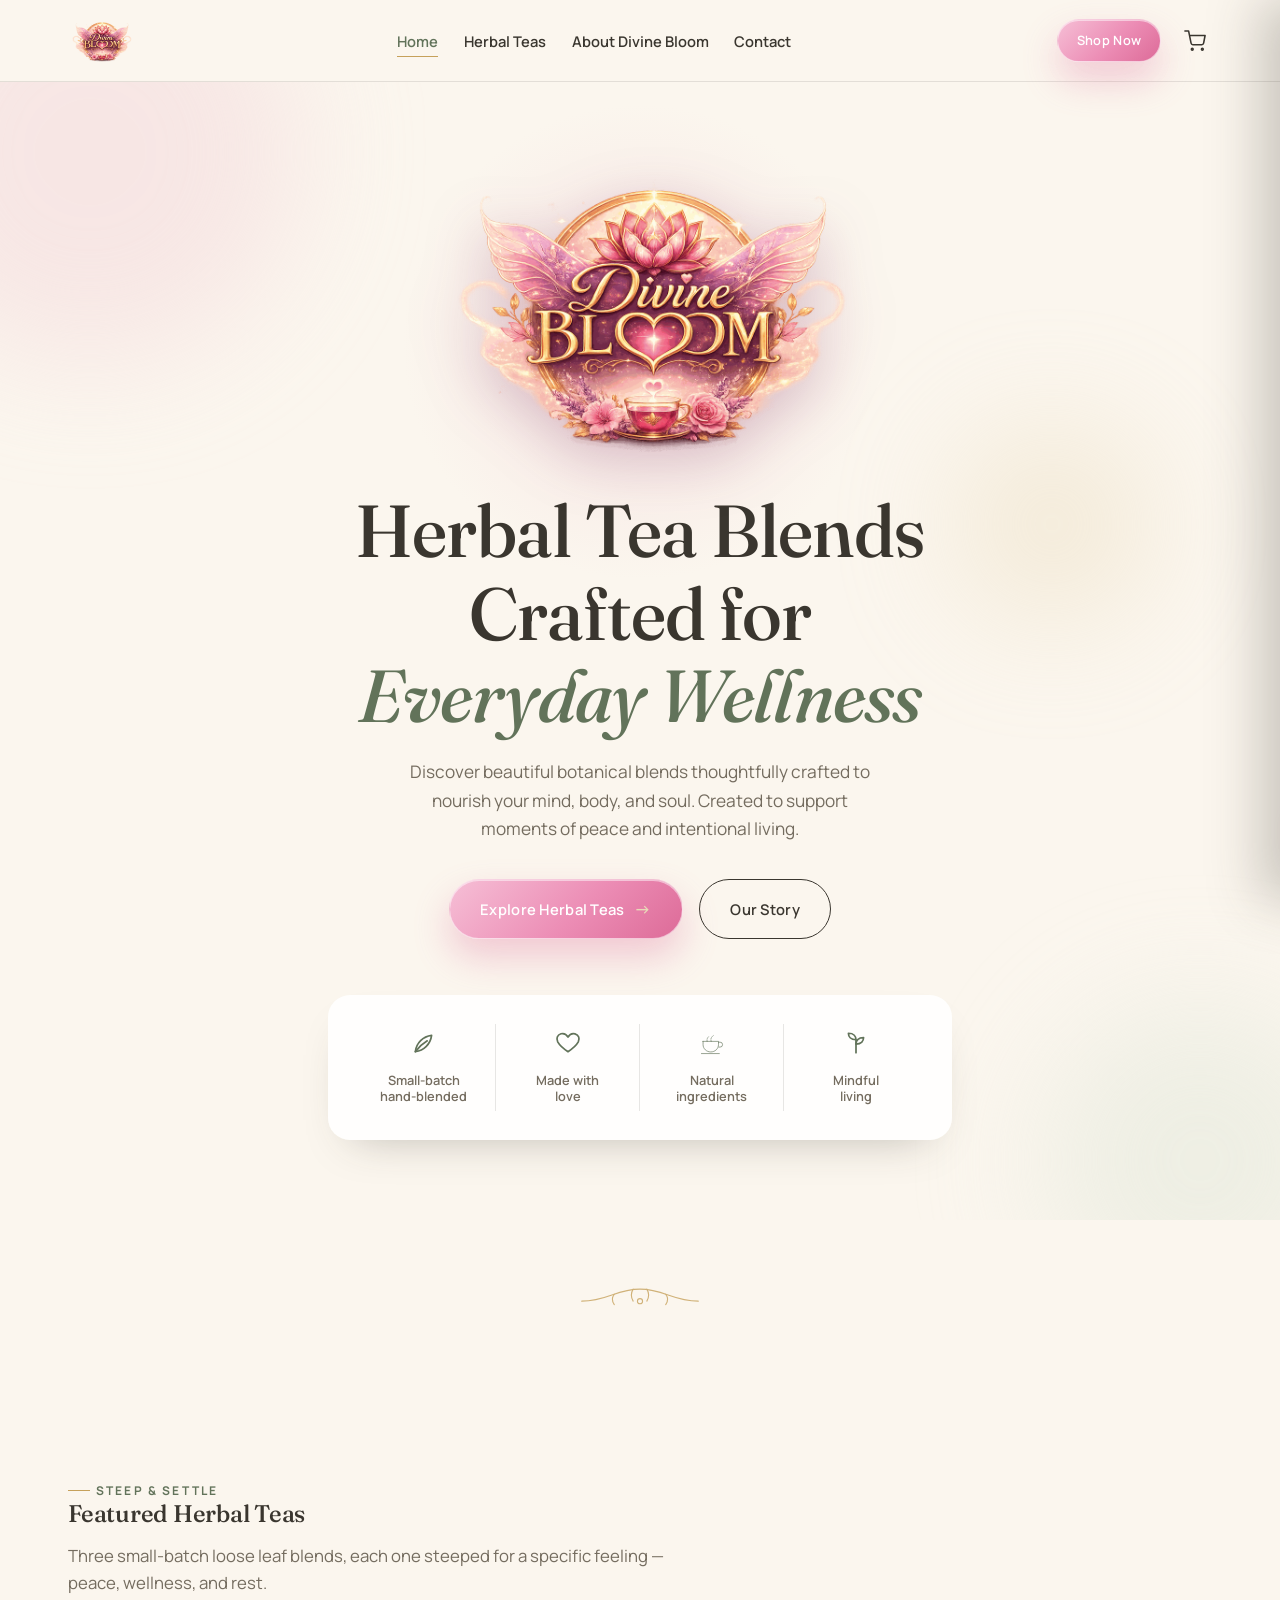
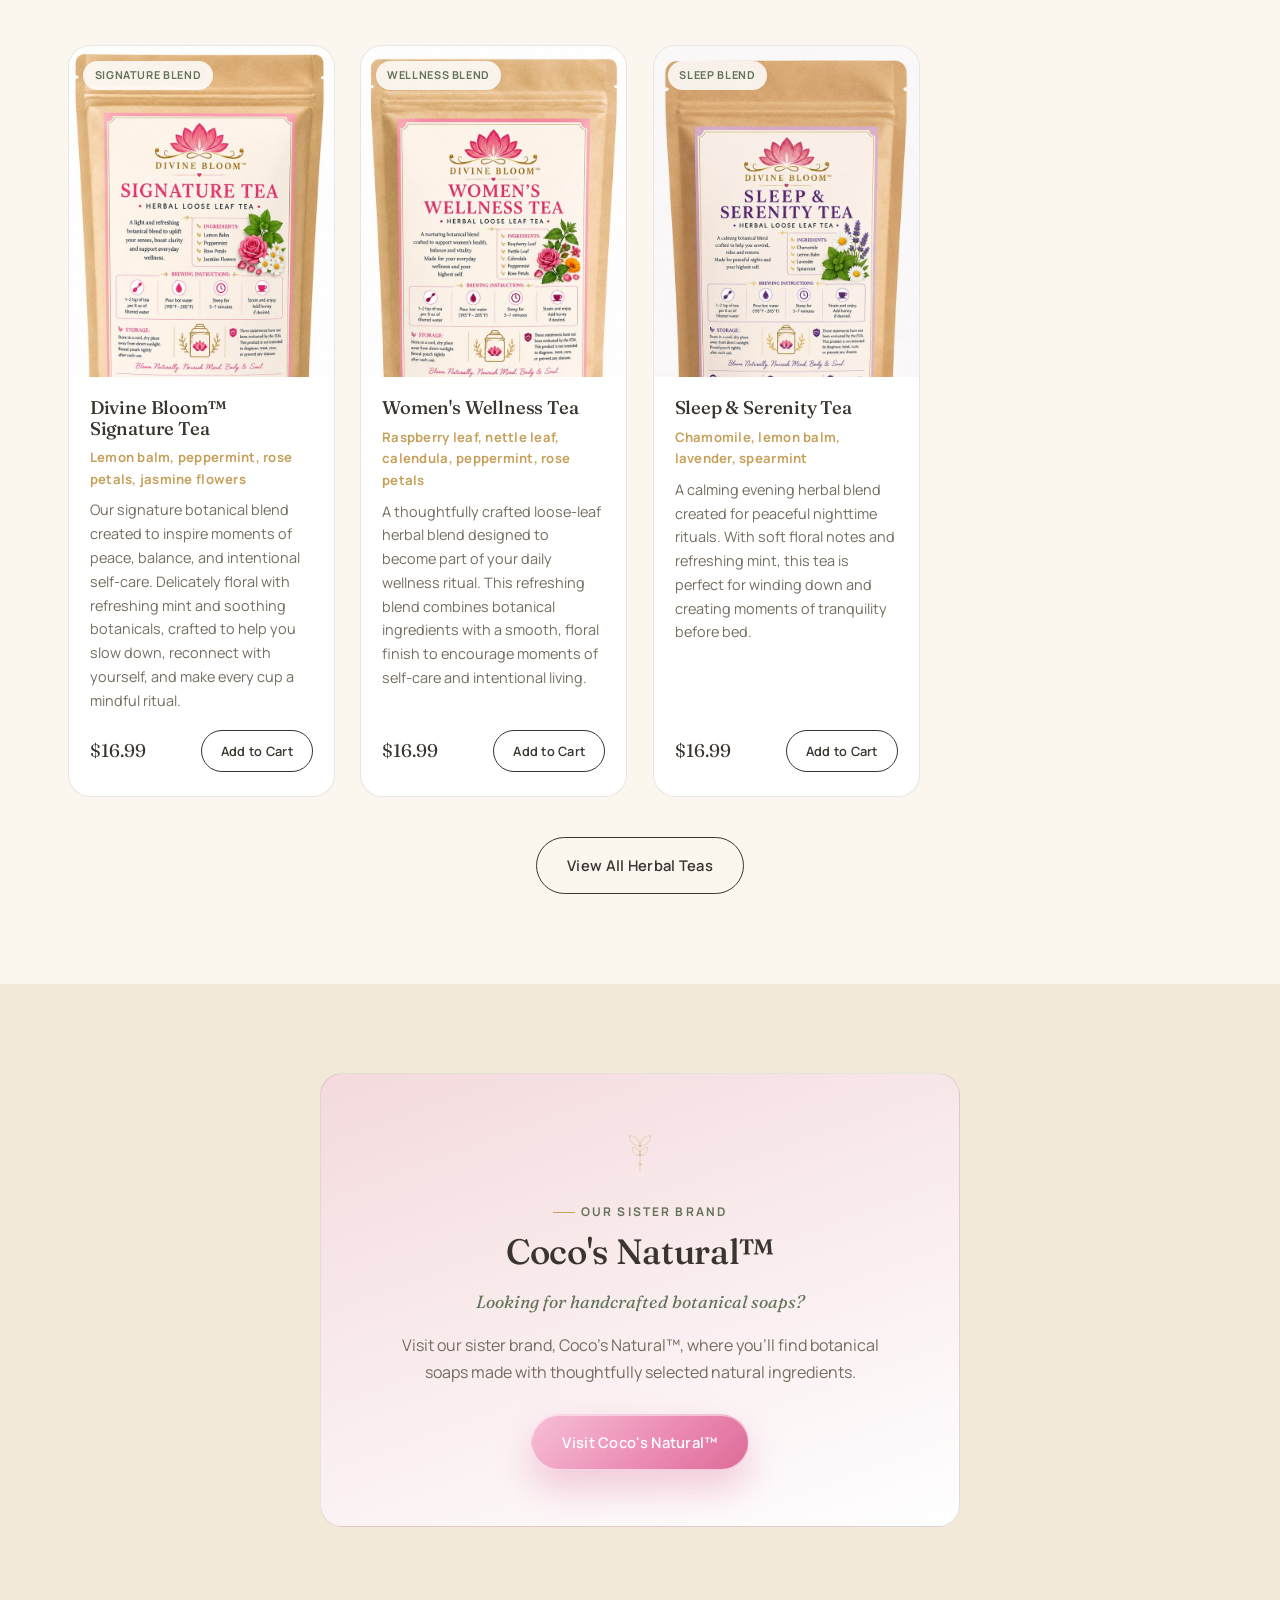
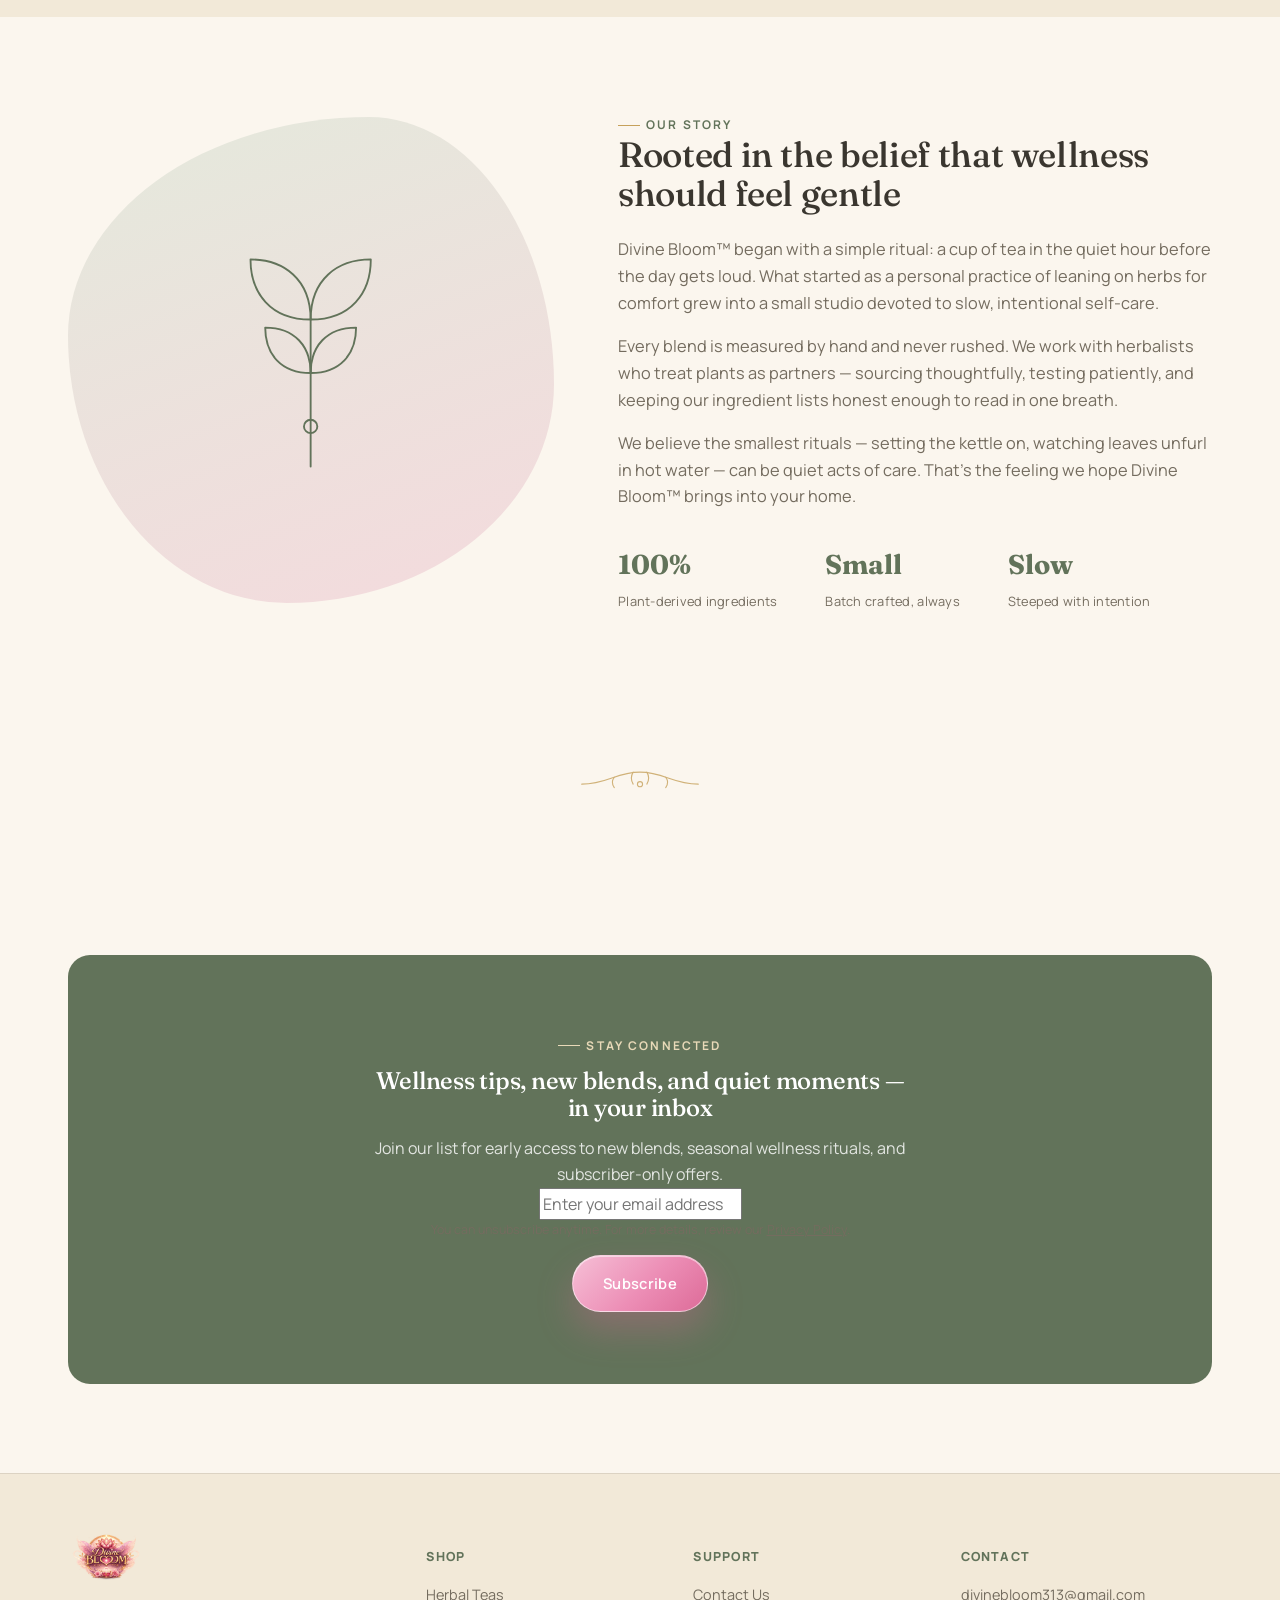
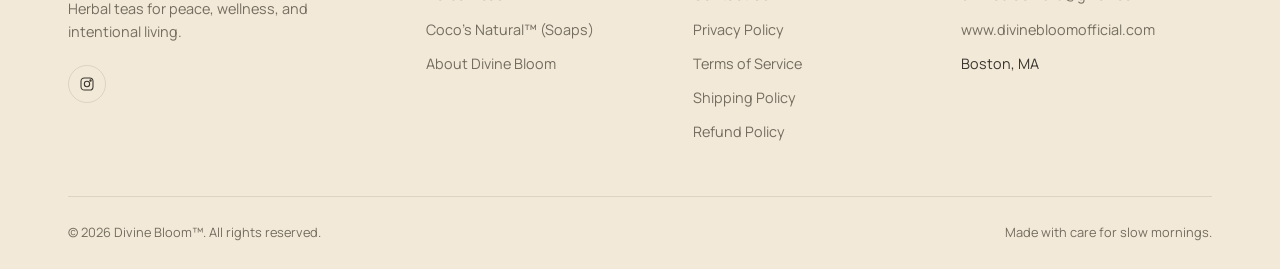
==== commit eb0b7c6e: "Add files via upload" ====
--- a/index.html
+++ b/index.html
@@ -13,6 +13,15 @@
 <link rel="preconnect" href="https://fonts.gstatic.com" crossorigin>
 <link href="https://fonts.googleapis.com/css2?family=Fraunces:ital,opsz,wght@0,9..144,400;0,9..144,500;0,9..144,600;1,9..144,500&family=Manrope:wght@400;500;600;700;800&display=swap" rel="stylesheet">
 <link rel="stylesheet" href="style.css">
+<!-- MailerLite Universal -->
+<script>
+    (function(w,d,e,u,f,l,n){w[f]=w[f]||function(){(w[f].q=w[f].q||[])
+    .push(arguments);},l=d.createElement(e),l.async=1,l.src=u,
+    n=d.getElementsByTagName(e)[0],n.parentNode.insertBefore(l,n);})
+    (window,document,'script','https://assets.mailerlite.com/js/universal.js','ml');
+    ml('account', '2581095');
+</script>
+<!-- End MailerLite Universal -->
 </head>
 <body>
 
@@ -123,13 +132,58 @@
           <span class="eyebrow">Stay Connected</span>
           <h2>Wellness tips, new blends, and quiet moments — in your inbox</h2>
           <p>Join our list for early access to new blends, seasonal wellness rituals, and subscriber-only offers.</p>
-          <form class="newsletter-form" data-newsletter-form>
-            <label for="newsletter-email" class="sr-only" style="position:absolute; width:1px; height:1px; overflow:hidden;">Email address</label>
-            <input id="newsletter-email" type="email" required placeholder="Enter your email address">
-            <button type="submit" class="btn btn-primary">Subscribe</button>
-          </form>
-          <p class="newsletter-success" role="status"></p>
-          <p class="newsletter-note">We respect your inbox. Unsubscribe anytime.</p>
+          <div id="mlb2-44925403" class="ml-form-embedContainer ml-subscribe-form ml-subscribe-form-44925403">
+            <div class="ml-form-align-center">
+              <div class="ml-form-embedWrapper embedForm">
+                <div class="ml-form-embedBody ml-form-embedBodyDefault row-form">
+                  <form class="ml-block-form" action="https://assets.mailerlite.com/jsonp/2581095/forms/196073818054199283/subscribe" data-code="" method="post" target="_blank">
+                    <div class="ml-form-formContent">
+                      <div class="ml-form-fieldRow ml-last-item">
+                        <div class="ml-field-group ml-field-email ml-validate-email ml-validate-required">
+                          <input aria-label="email" aria-required="true" type="email" class="form-control" name="fields[email]" placeholder="Enter your email address" autocomplete="email">
+                        </div>
+                      </div>
+                    </div>
+                    <div class="ml-form-embedPermissions" style="">
+                      <div class="ml-form-embedPermissionsContent default privacy-policy">
+                        <p style="font-size:0.78rem; color:var(--ink-soft, #666); margin:0 0 0.9rem 0;">You can unsubscribe anytime. For more details, review our <a href="privacy.html" style="color:inherit; text-decoration:underline;">Privacy Policy</a>.</p>
+                      </div>
+                    </div>
+                    <div class="ml-form-recaptcha ml-validate-required" style="float: left;">
+                      <script src="https://www.google.com/recaptcha/api.js"></script>
+                      <div class="g-recaptcha" data-sitekey="6Lf1KHQUAAAAAFNKEX1hdSWCS3mRMv4FlFaNslaD"></div>
+                    </div>
+                    <input type="hidden" name="ml-submit" value="1">
+                    <div class="ml-form-embedSubmit">
+                      <button type="submit" class="btn btn-primary primary">Subscribe</button>
+                      <button disabled="disabled" style="display: none;" type="button" class="loading">
+                        <div class="ml-form-embedSubmitLoad"></div>
+                        <span class="sr-only">Loading...</span>
+                      </button>
+                    </div>
+                    <input type="hidden" name="anticsrf" value="true">
+                  </form>
+                </div>
+                <div class="ml-form-successBody row-success" style="display: none">
+                  <div class="ml-form-successContent">
+                    <h4>Thank you!</h4>
+                    <p>You have successfully joined our subscriber list.</p>
+                  </div>
+                </div>
+              </div>
+            </div>
+          </div>
+          <script>
+            function ml_webform_success_44925403() {
+              var $ = ml_jQuery || jQuery;
+              $('.ml-subscribe-form-44925403 .row-success').show();
+              $('.ml-subscribe-form-44925403 .row-form').hide();
+            }
+          </script>
+          <script src="https://groot.mailerlite.com/js/w/webforms.min.js?v83147fa8ce2d95cb73ece7f28b469519" type="text/javascript"></script>
+          <script>
+            fetch("https://assets.mailerlite.com/jsonp/2581095/forms/196073818054199283/takel")
+          </script>
         </div>
       </div>
     </div>
--- a/style.css
+++ b/style.css
@@ -684,6 +684,84 @@
   z-index: 1;
 }
 
+/* ---- Product photo gallery (swipe + arrows + dots) ---- */
+.gallery {
+  position: relative;
+  width: 100%;
+  height: 100%;
+}
+.gallery-track {
+  display: flex;
+  width: 100%;
+  height: 100%;
+  overflow-x: auto;
+  scroll-snap-type: x mandatory;
+  scrollbar-width: none;
+  -ms-overflow-style: none;
+}
+.gallery-track::-webkit-scrollbar { display: none; }
+.gallery-slide {
+  flex: 0 0 100%;
+  width: 100%;
+  height: 100%;
+  scroll-snap-align: start;
+}
+.gallery-slide img {
+  width: 100%;
+  height: 100%;
+  object-fit: cover;
+  display: block;
+}
+.gallery-arrow {
+  position: absolute;
+  top: 50%;
+  transform: translateY(-50%);
+  width: 2.1rem;
+  height: 2.1rem;
+  border-radius: 50%;
+  border: none;
+  background: rgba(255,255,255,0.85);
+  color: var(--ink);
+  font-size: 1.3rem;
+  line-height: 1;
+  display: grid;
+  place-items: center;
+  cursor: pointer;
+  opacity: 0;
+  transition: opacity 0.25s var(--ease), background 0.2s;
+  z-index: 2;
+}
+.gallery:hover .gallery-arrow { opacity: 1; }
+.gallery-arrow:hover { background: #fff; }
+.gallery-prev { left: 0.6rem; }
+.gallery-next { right: 0.6rem; }
+.gallery-dots {
+  position: absolute;
+  bottom: 0.7rem;
+  left: 50%;
+  transform: translateX(-50%);
+  display: flex;
+  gap: 0.4rem;
+  z-index: 2;
+}
+.gallery-dot {
+  width: 0.45rem;
+  height: 0.45rem;
+  border-radius: 50%;
+  border: none;
+  background: rgba(255,255,255,0.6);
+  padding: 0;
+  cursor: pointer;
+  transition: background 0.2s, transform 0.2s;
+}
+.gallery-dot.is-active {
+  background: #fff;
+  transform: scale(1.25);
+}
+@media (max-width: 640px) {
+  .gallery-arrow { display: none; } /* mobile relies on swipe */
+}
+
 /* =========================================================
    Sister brand callout (Coco's Natural™)
    ========================================================= */
@@ -764,6 +842,13 @@
   place-items: center;
 }
 .about-visual svg { width: 55%; color: var(--sage-deep); }
+.about-visual-img {
+  width: 100%;
+  height: 100%;
+  object-fit: cover;
+  border-radius: var(--radius-organic);
+  display: block;
+}
 
 .about-copy p { margin-top: 1rem; color: var(--ink-soft); font-size: 1.02rem; }
 .about-copy p:first-of-type { margin-top: 1.4rem; }
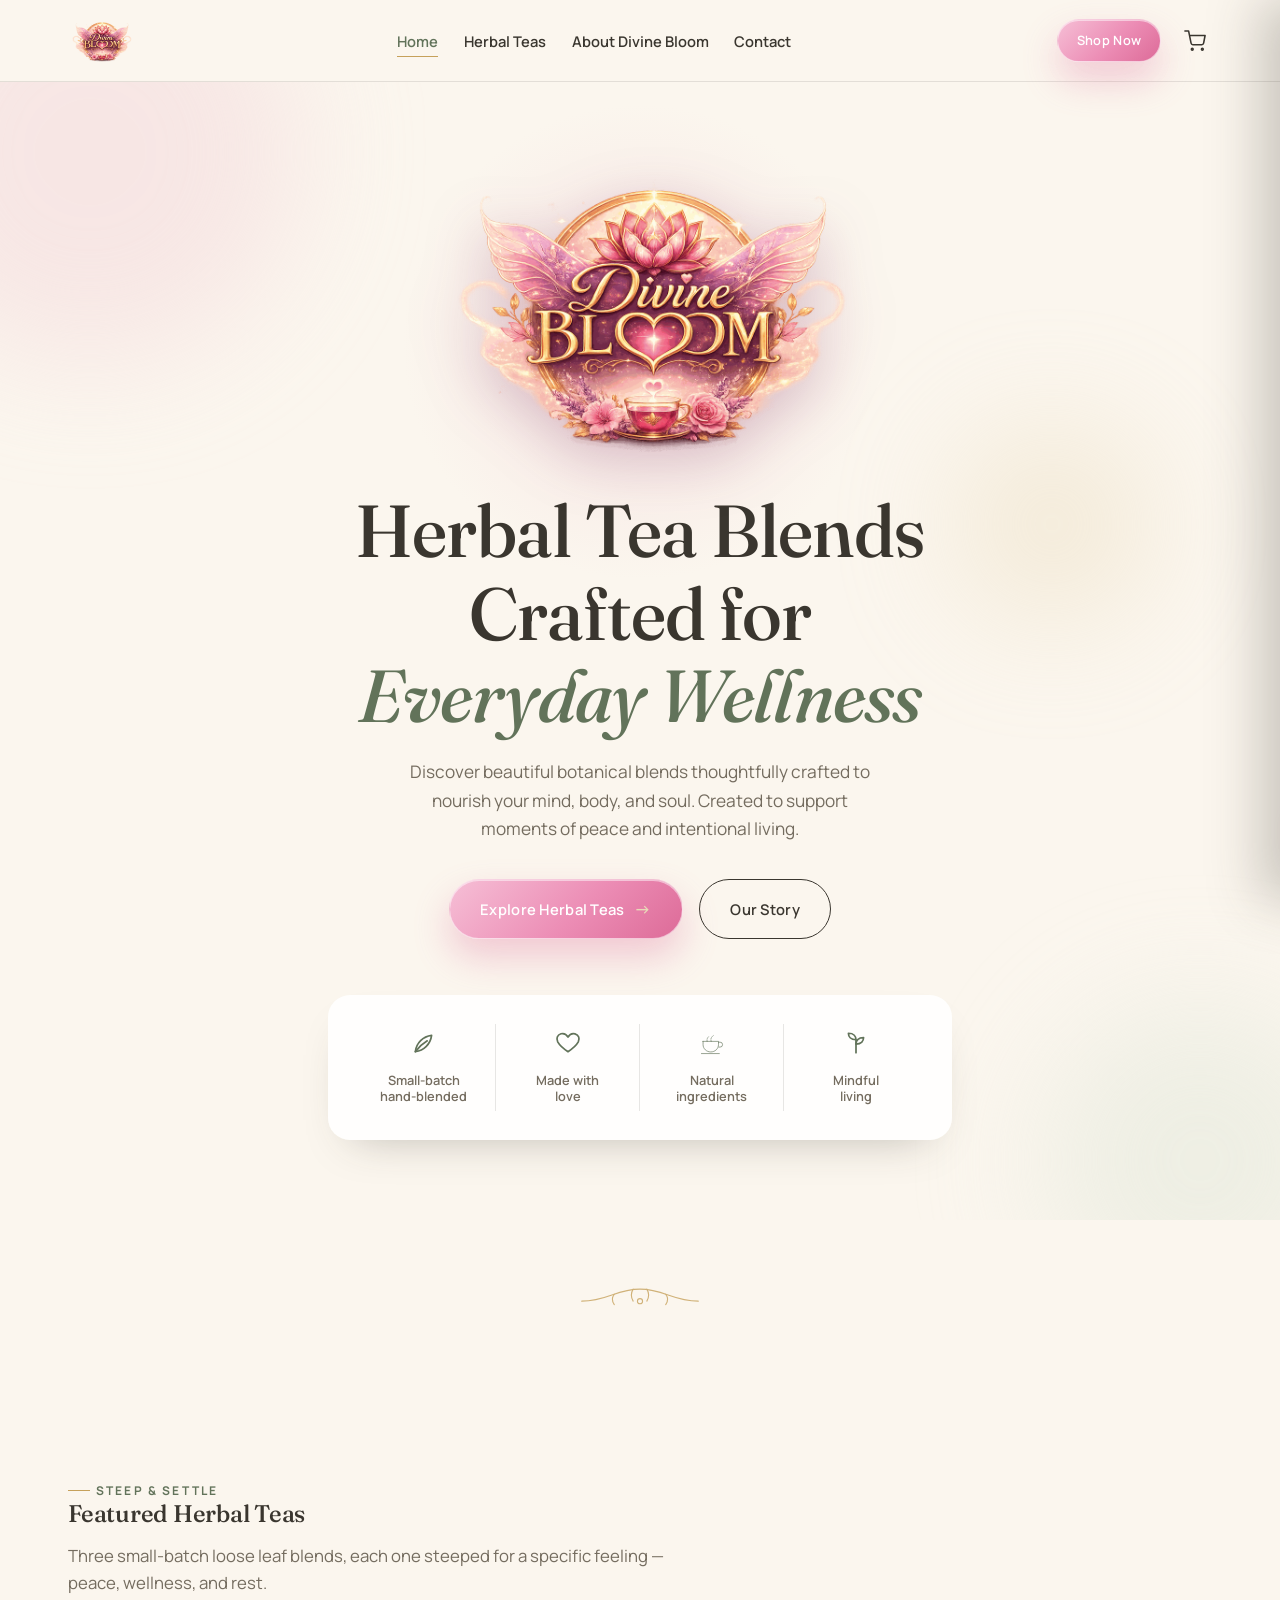
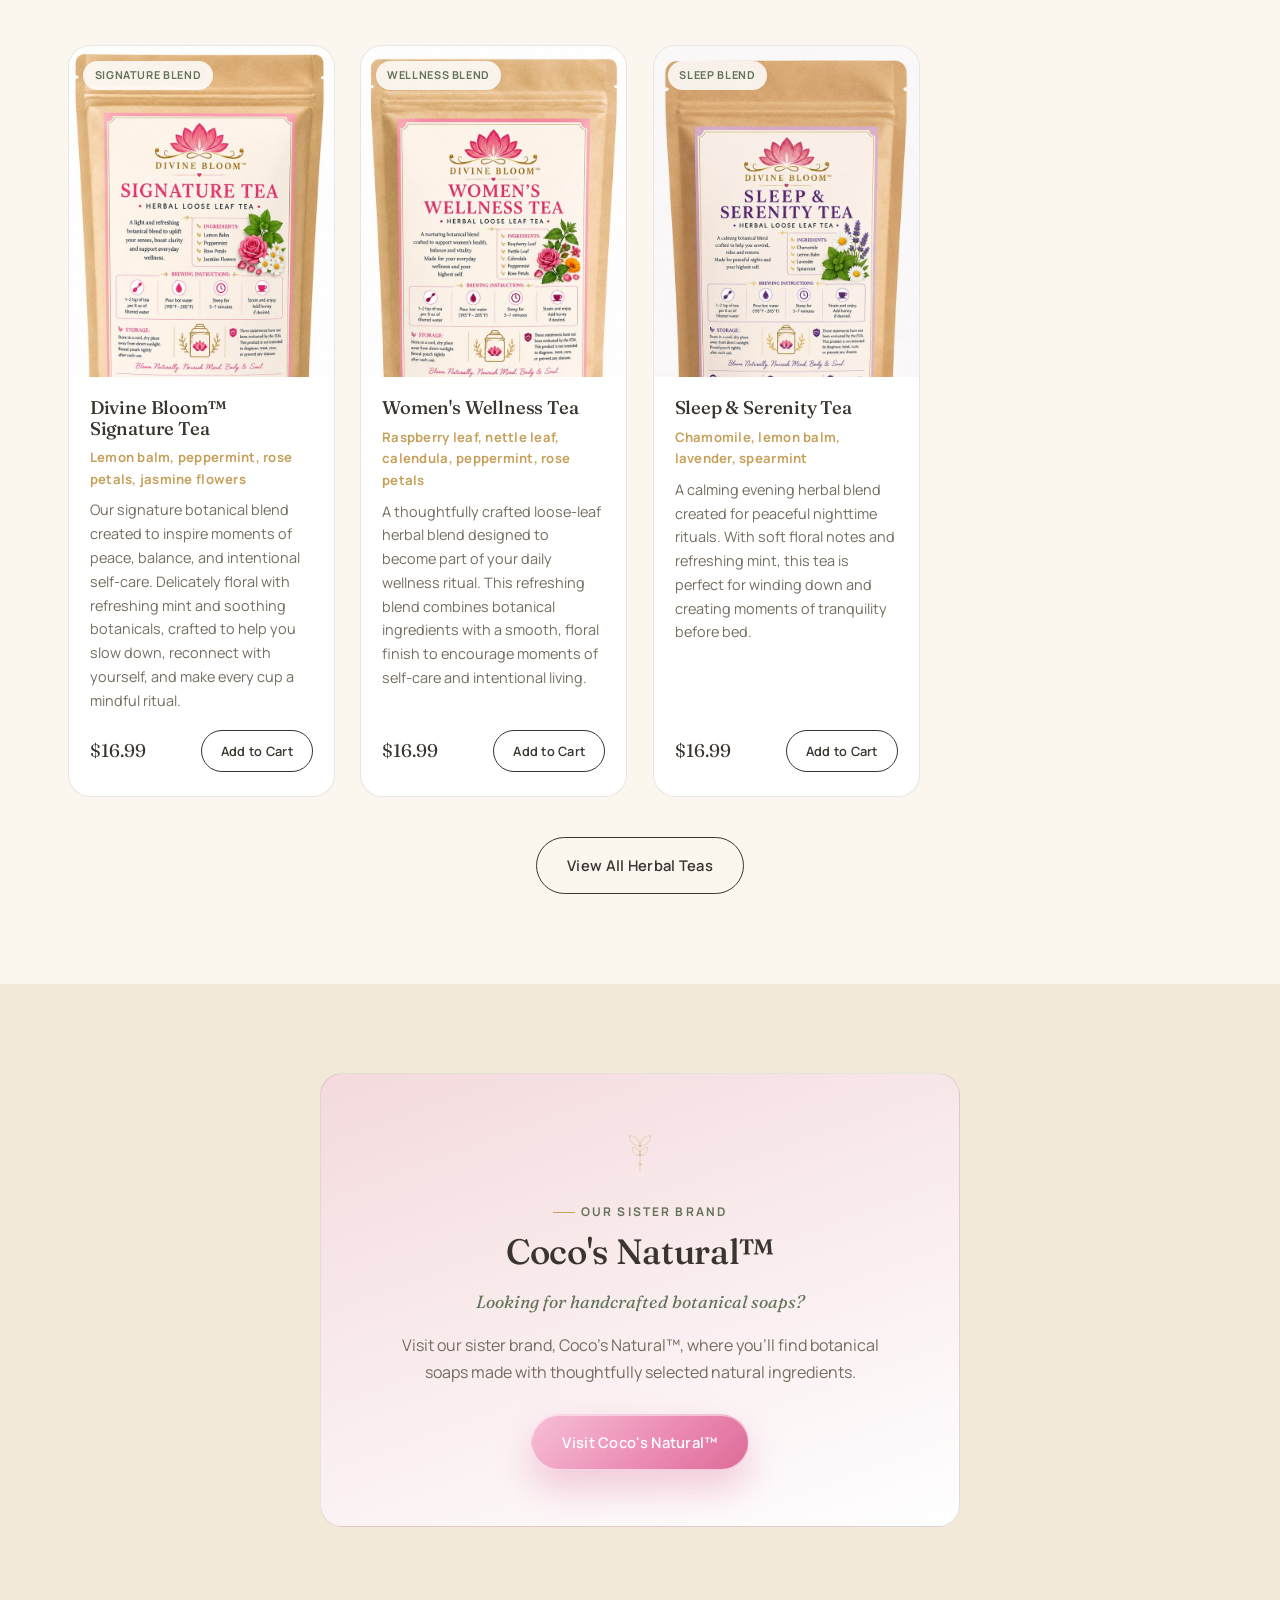
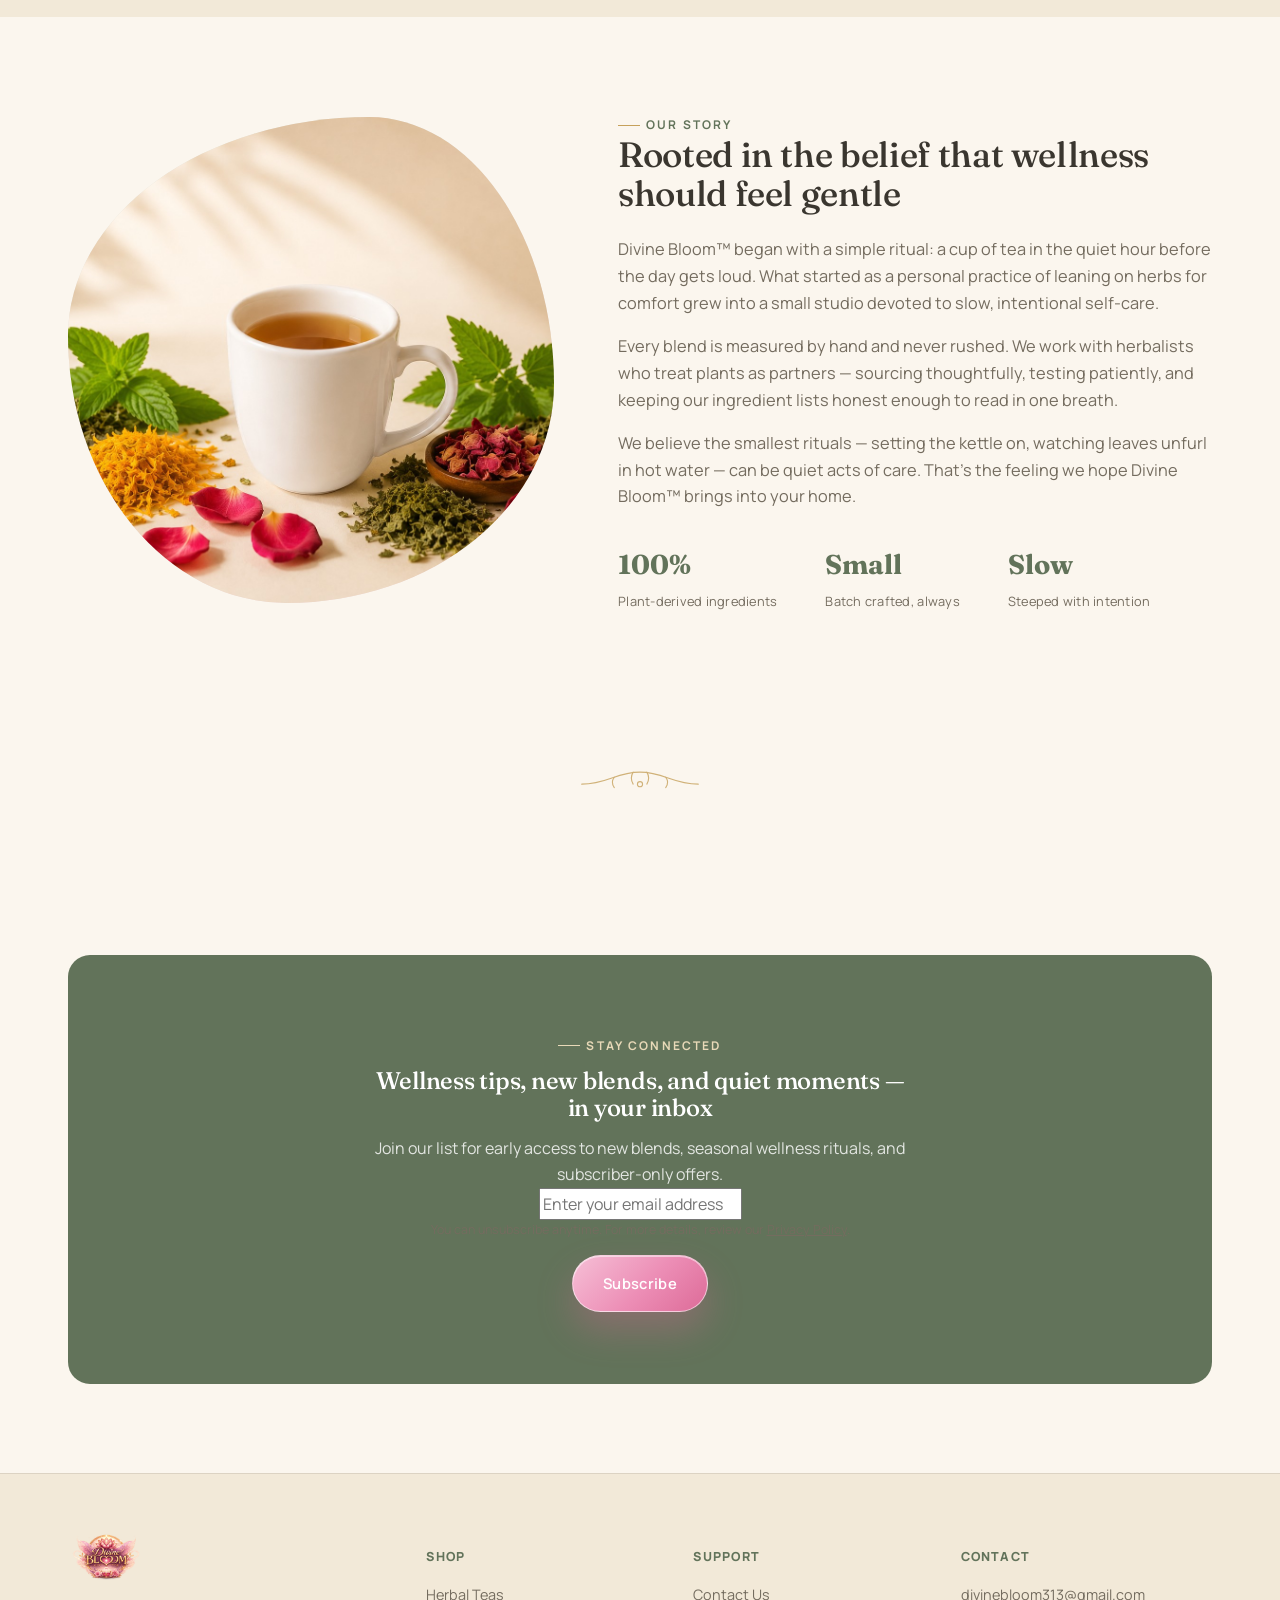
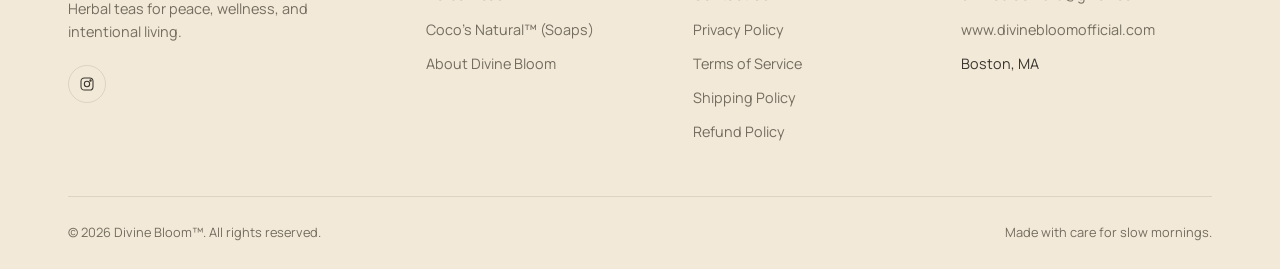
==== commit 86115bc4: "Add files via upload" ====
--- a/index.html
+++ b/index.html
@@ -106,7 +106,7 @@
   <!-- ============ ABOUT ============ -->
   <section class="section about-section" id="about">
     <div class="wrap">
-      <div class="about-visual" aria-hidden="true" data-icon="about-botanical"></div>
+      <div class="about-visual" aria-hidden="true"><img src="about-tea-herbs.jpg" alt="" class="about-visual-img"></div>
       <div class="about-copy reveal">
         <span class="eyebrow">Our Story</span>
         <h2 class="step-h2" style="font-size:var(--step-h2);">Rooted in the belief that wellness should feel gentle</h2>
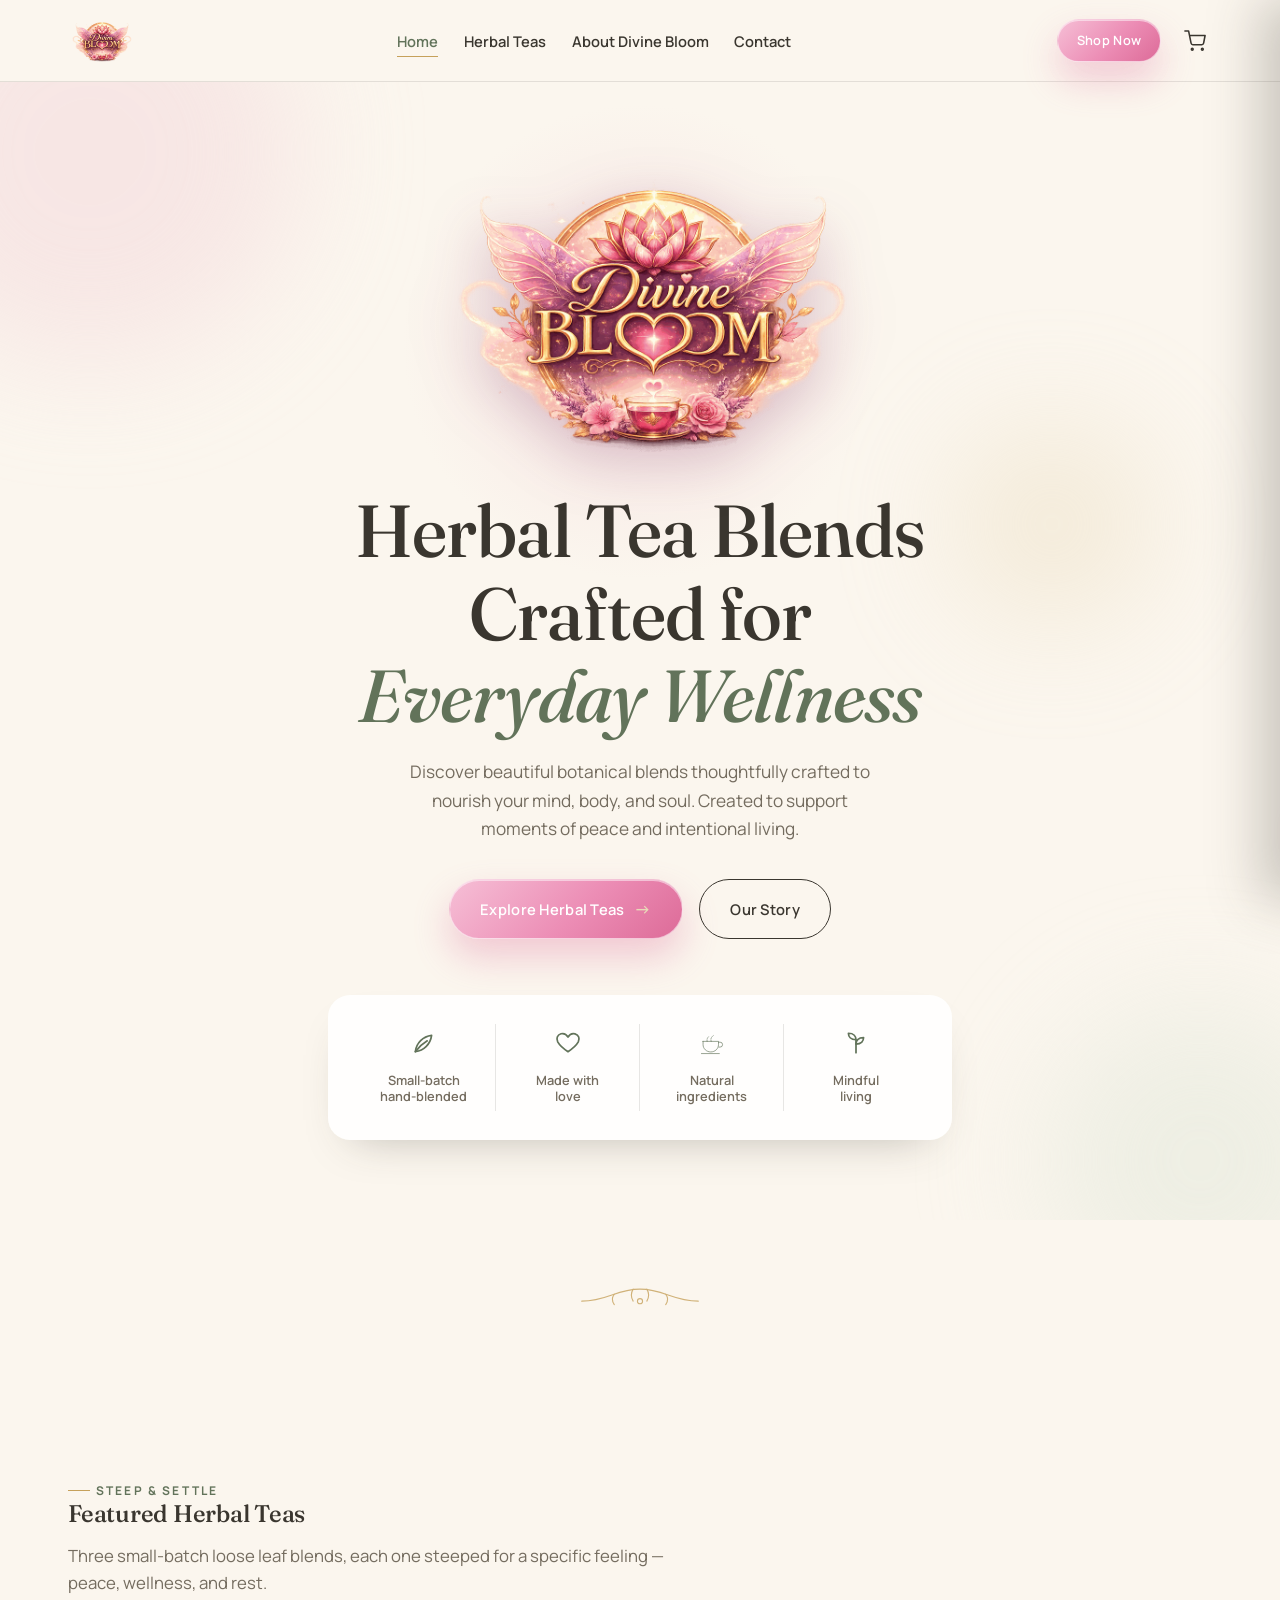
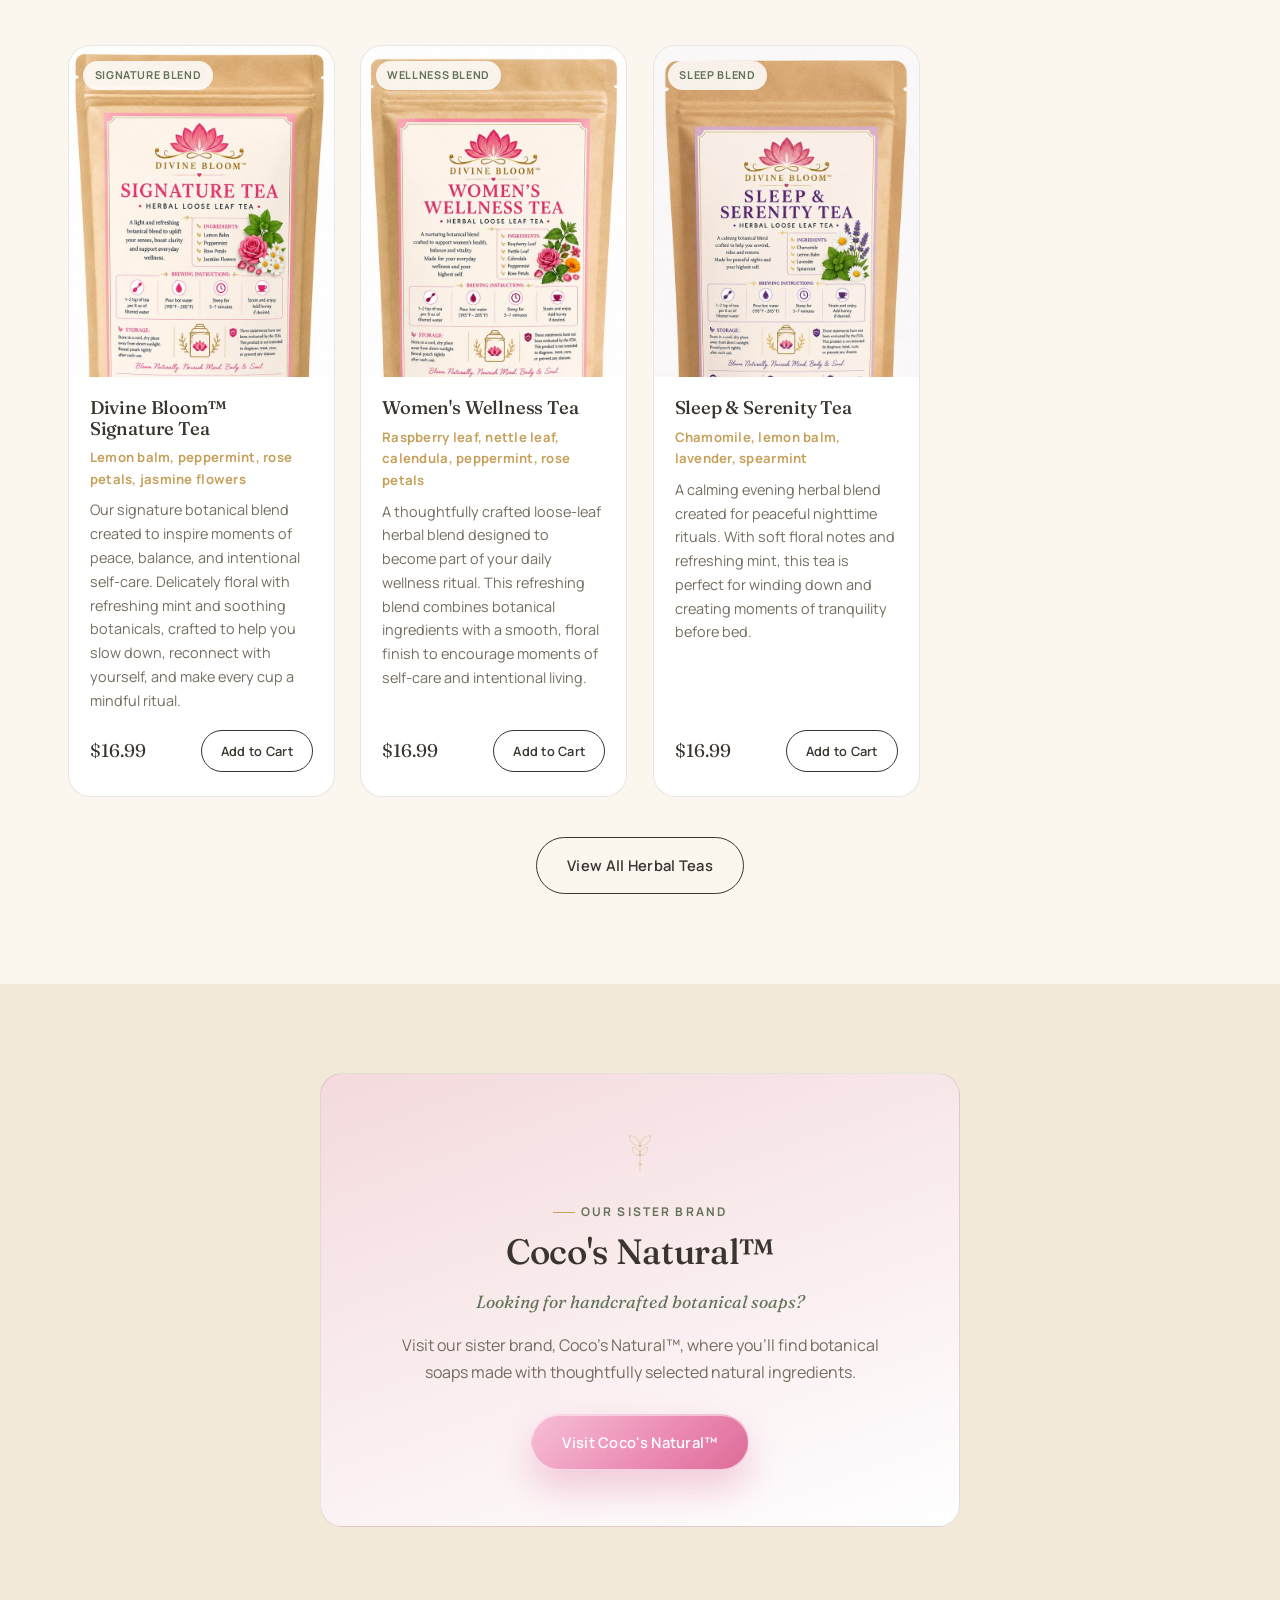
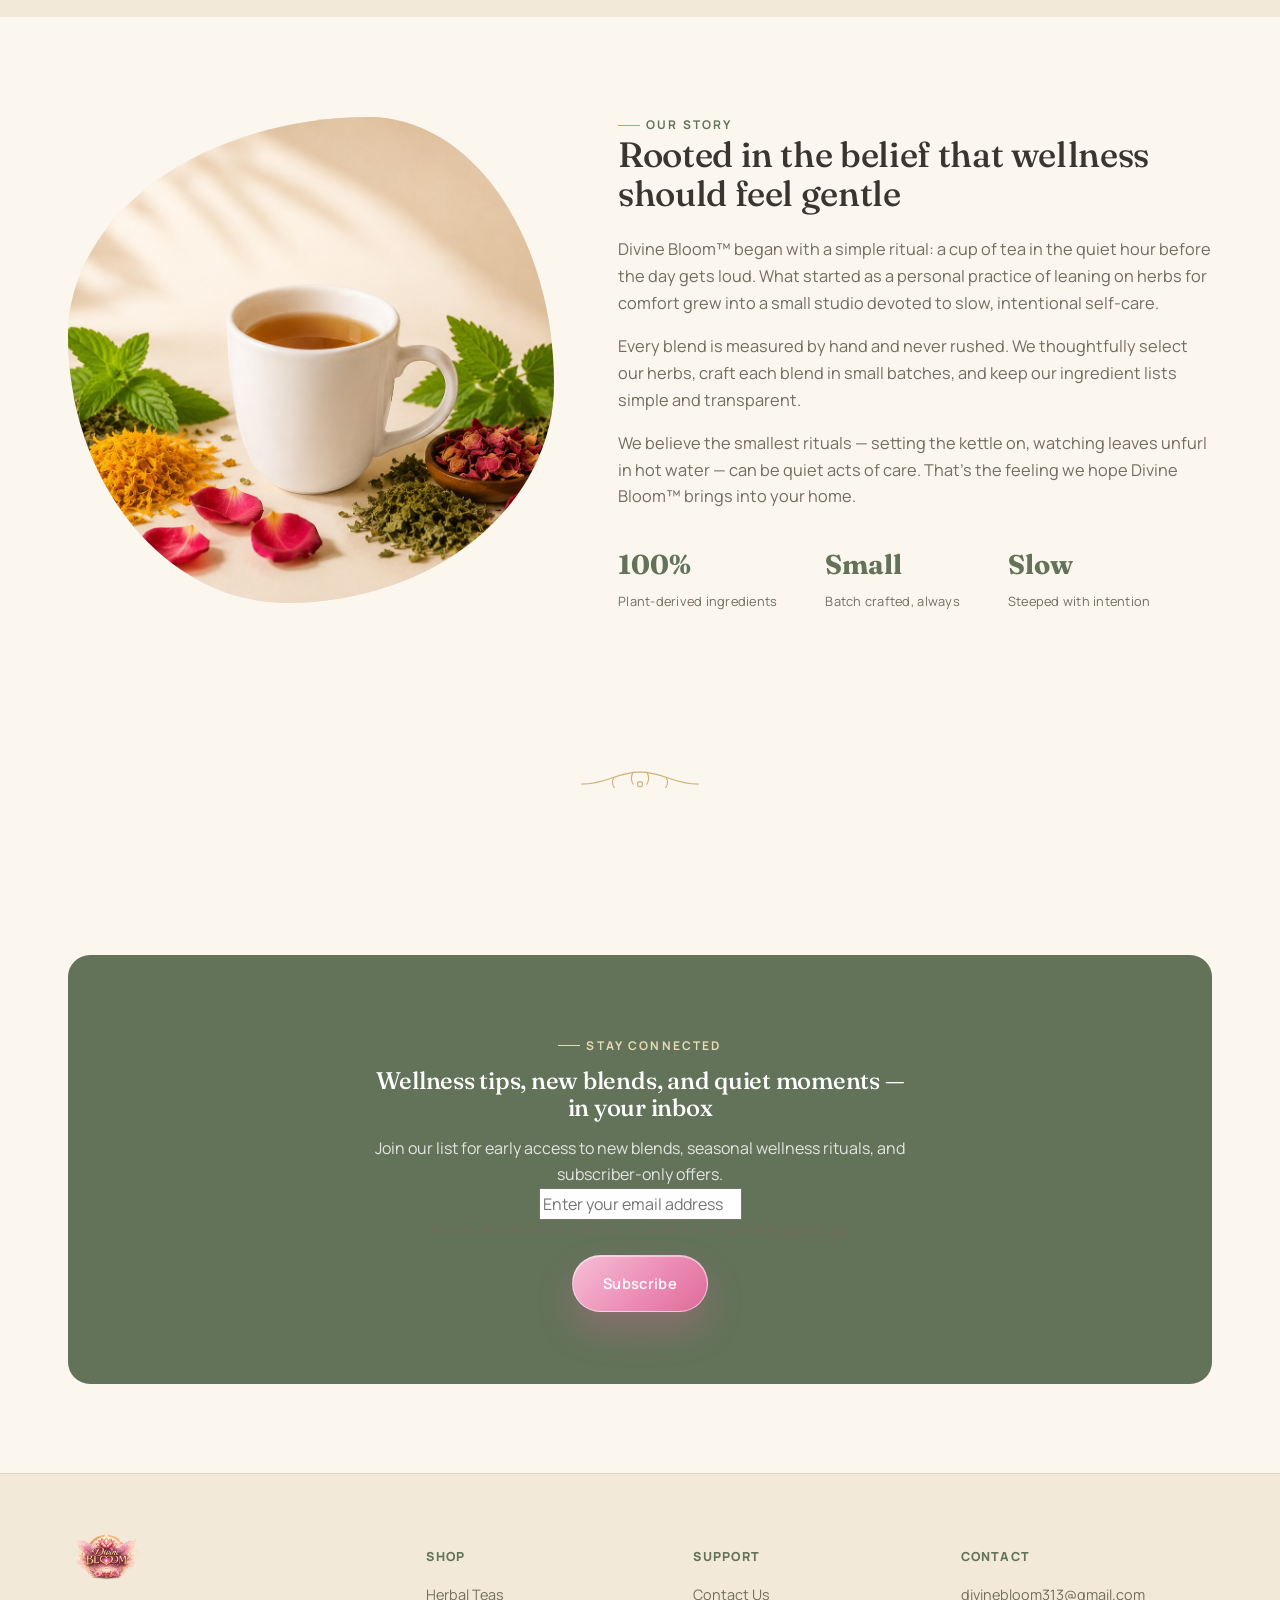
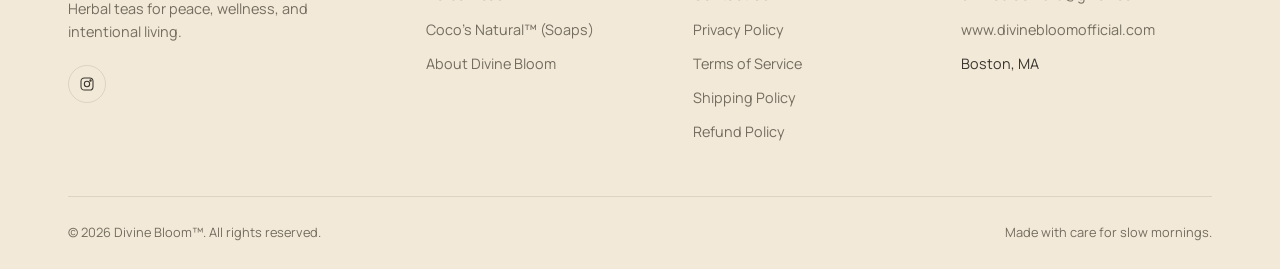
==== commit 2503bbec: "Add files via upload" ====
--- a/index.html
+++ b/index.html
@@ -111,7 +111,7 @@
         <span class="eyebrow">Our Story</span>
         <h2 class="step-h2" style="font-size:var(--step-h2);">Rooted in the belief that wellness should feel gentle</h2>
         <p>Divine Bloom™ began with a simple ritual: a cup of tea in the quiet hour before the day gets loud. What started as a personal practice of leaning on herbs for comfort grew into a small studio devoted to slow, intentional self-care.</p>
-        <p>Every blend is measured by hand and never rushed. We work with herbalists who treat plants as partners — sourcing thoughtfully, testing patiently, and keeping our ingredient lists honest enough to read in one breath.</p>
+        <p>Every blend is measured by hand and never rushed. We thoughtfully select our herbs, craft each blend in small batches, and keep our ingredient lists simple and transparent.</p>
         <p>We believe the smallest rituals — setting the kettle on, watching leaves unfurl in hot water — can be quiet acts of care. That's the feeling we hope Divine Bloom™ brings into your home.</p>
         <div class="about-stats">
           <div><strong>100%</strong><span>Plant-derived ingredients</span></div>
